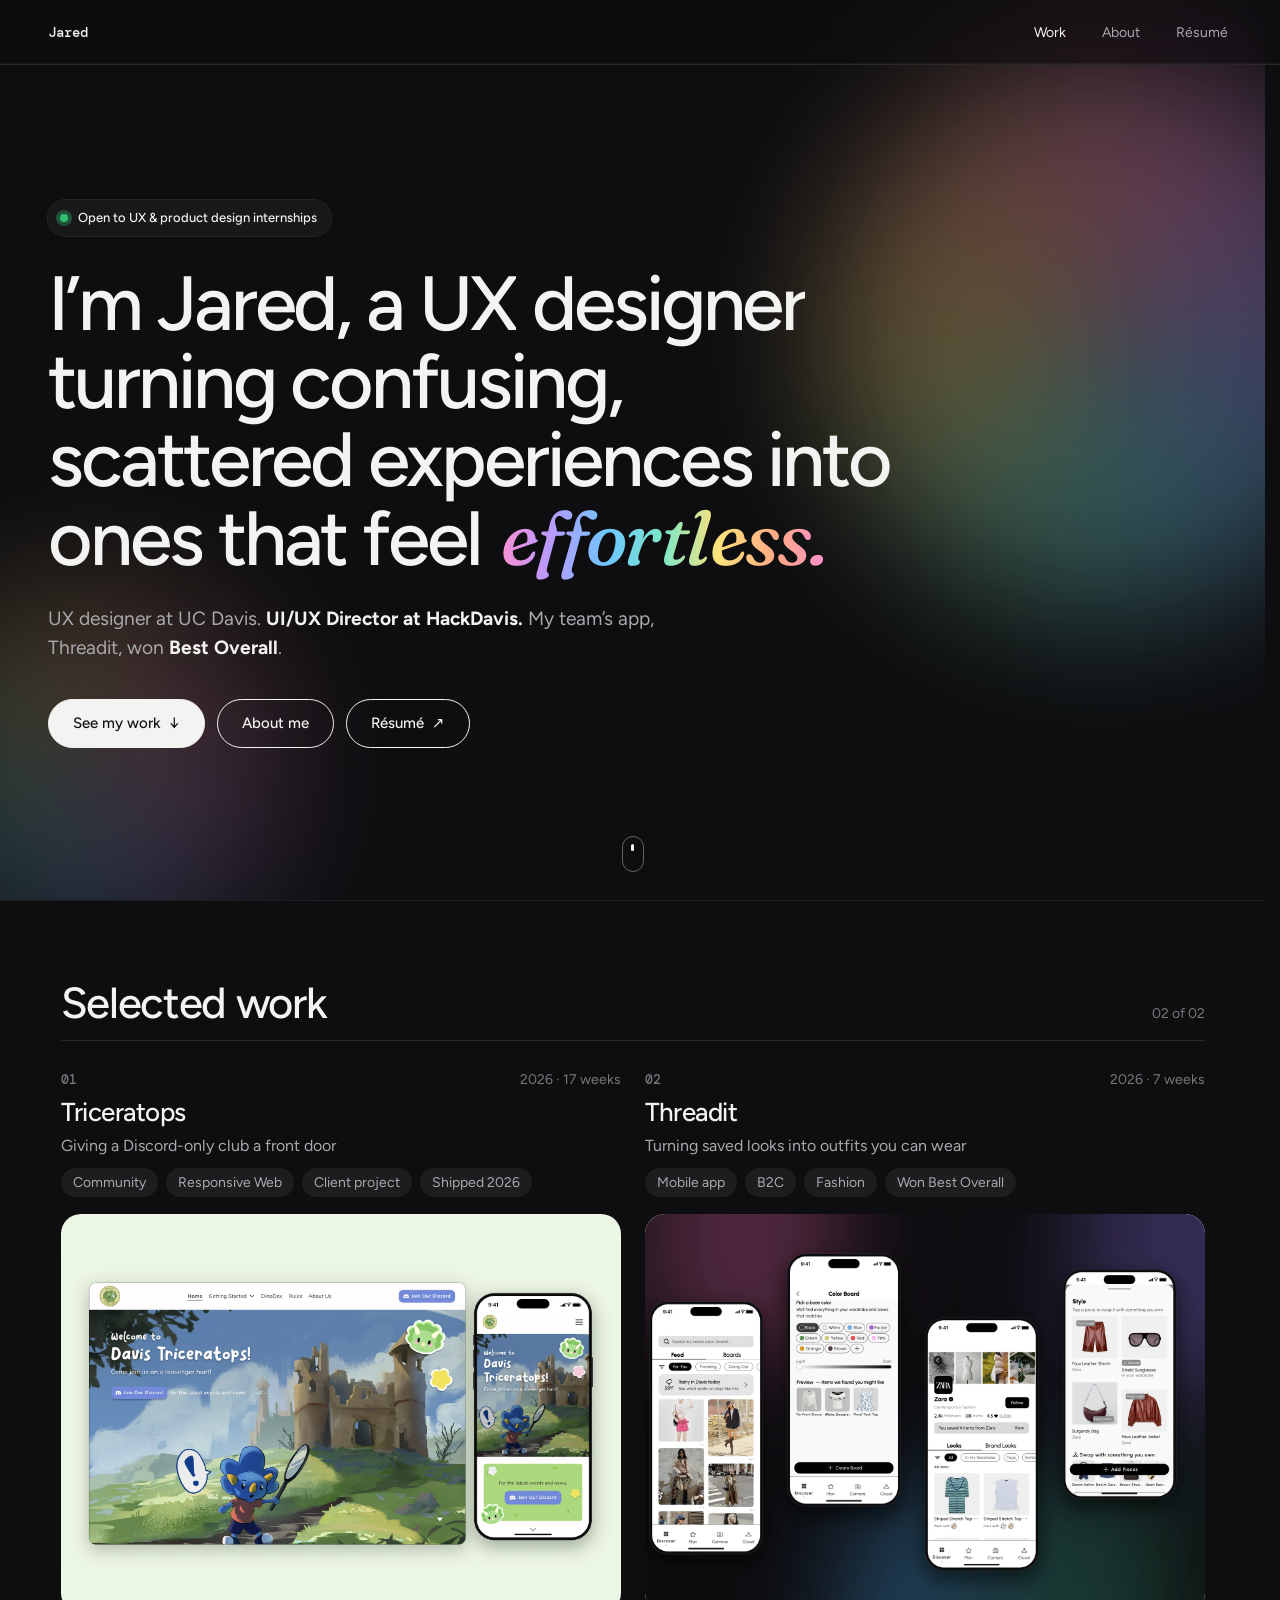
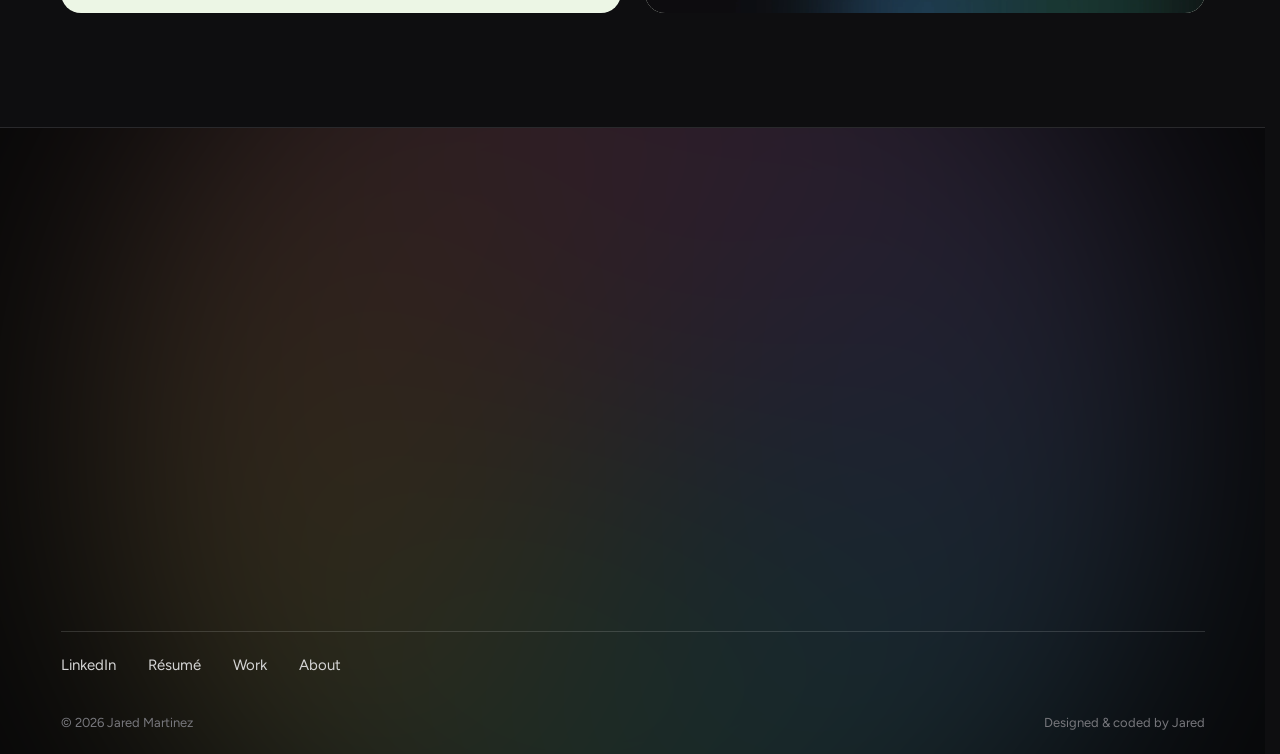
==== index.html @ 3cea720a "Add portfolio site: home, about, Triceratops and Threadit case studies Static HTML/CSS/JS site (no b" ====
<!doctype html>
<html lang="en">
<head>
  <meta charset="utf-8">
  <meta name="viewport" content="width=device-width,initial-scale=1">
  <title>Jared Martinez | UX Designer</title>
  <meta name="description" content="Jared Martinez is a UX designer who researches, designs, and builds. Recently led a team of six through a 17-week client project.">
  <meta name="theme-color" content="#0e0e10">
  <link rel="icon" href="data:image/svg+xml,%3Csvg xmlns='http://www.w3.org/2000/svg' viewBox='0 0 24 24'%3E%3Cpath d='M12 2.5l2.9 6.2 6.6.8-4.9 4.6 1.3 6.7L12 17.5l-5.9 3.3 1.3-6.7L2.5 9.5l6.6-.8z' fill='%23222222'/%3E%3C/svg%3E">
  <link rel="stylesheet" href="css/site.css">
  <link rel="stylesheet" href="css/home.css">
  <link rel="stylesheet" href="css/dark.css">
  <script>document.documentElement.setAttribute('data-theme','dark')</script>
  <noscript><style>.reveal{opacity:1;transform:none}.hero h1 .w>span{transform:none;animation:none}.hero-fade{animation:none}</style></noscript>
</head>
<body id="top">
  <nav class="navbar" aria-label="Main">
    <a class="nav-logo" href="index.html" aria-label="Jared, home">Jared</a>
    <div class="nav-right">
      <div class="nav-links" id="nav-menu">
        <a class="nav-link" href="index.html#projects" aria-current="page">Work</a>
        <a class="nav-link" href="about.html">About</a>
        <a class="nav-link" data-site="resume" data-root="" href="#" target="_blank" rel="noopener noreferrer">Résumé<span class="nav-link-arrow"><svg viewBox="0 0 24 24" aria-hidden="true"><path d="m6.5 17.5 11-11m0 9v-9h-9"/></svg></span></a>
      </div>
      <button class="nav-toggle" type="button" aria-expanded="false" aria-controls="nav-menu" aria-label="Open menu"><span class="nav-toggle-bars" aria-hidden="true"></span></button>
    </div>
  </nav>

  <main>
    <section class="hero" id="hero" aria-label="Introduction">
      <div class="orb o1" aria-hidden="true"></div><div class="orb o2" aria-hidden="true"></div>
      <div class="hero-inner">
        <span class="chip hero-fade"><i></i>Open to UX &amp; product design internships</span>
        <h1><span class="w"><span style="--i:0">I’m</span></span> <span class="w"><span style="--i:1">Jared,</span></span> <span class="w"><span style="--i:2">a</span></span> <span class="w"><span style="--i:3">UX</span></span> <span class="w"><span style="--i:4">designer</span></span> <span class="w"><span style="--i:5">turning</span></span> <span class="w"><span style="--i:6">confusing,</span></span> <span class="w"><span style="--i:7">scattered</span></span> <span class="w"><span style="--i:8">experiences</span></span> <span class="w"><span style="--i:9">into</span></span> <span class="w"><span style="--i:10">ones</span></span> <span class="w"><span style="--i:11">that</span></span> <span class="w"><span style="--i:12">feel</span></span> <span class="w"><span style="--i:13"><em class="foil-text">effortless.</em></span></span></h1>
        <p class="hero-sub hero-fade" style="--d:.25s">UX designer at UC Davis. <strong>UI/UX Director at HackDavis.</strong> My team’s app, Threadit, won <strong>Best Overall</strong>.</p>
        <div class="cta hero-fade" style="--d:.4s">
          <a class="btn solid" href="#projects">See my work <span aria-hidden="true">↓</span></a>
          <a class="btn" href="about.html">About me</a>
          <a class="btn" data-site="resume" data-root="" href="#" target="_blank" rel="noopener noreferrer">Résumé <span aria-hidden="true">↗</span></a>
        </div>
      </div>
      <span class="scroll-cue" aria-hidden="true"></span>
    </section>

    <section class="work" id="projects">
      <header class="work-head"><h2 class="reveal">Selected work</h2><span class="count">02 of 02</span></header>
      <div class="work-grid">
        <a class="work-card" href="work/triceratops.html" data-cursor="Read case study">
          <div class="work-top"><span class="no">01</span><span>2026 · 17 weeks</span></div>
          <h3 class="work-title">Triceratops</h3>
          <p class="work-blurb">Giving a Discord-only club a front door</p>
          <ul class="work-tags">
            <li class="work-tag">Community</li><li class="work-tag">Responsive Web</li><li class="work-tag">Client project</li><li class="work-tag">Shipped 2026</li>
          </ul>
          <div class="work-cover" data-preview>
            <div class="work-still" role="img" aria-label="The Triceratops website home page on desktop and phone, with a Join Our Discord button in the hero"></div>
            <div class="work-preview" aria-hidden="true">
              <div class="win">
                <div class="win-view"><img src="assets/img/tri-dd-final.webp" alt="" width="1200" height="5604" loading="lazy"></div>
              </div>
            </div>
          </div>
        </a>
        <a class="work-card" href="work/threadit.html" data-cursor="Read case study">
          <div class="work-top"><span class="no">02</span><span>2026 · 7 weeks</span></div>
          <h3 class="work-title">Threadit</h3>
          <p class="work-blurb">Turning saved looks into outfits you can wear</p>
          <ul class="work-tags">
            <li class="work-tag">Mobile app</li><li class="work-tag">B2C</li><li class="work-tag">Fashion</li><li class="work-tag">Won Best Overall</li>
          </ul>
          <div class="work-cover" data-preview>
            <div class="work-still th" role="img" aria-label="Four Threadit app screens on phones: the for-you feed, a color board, a Zara brand page, and the Style Match sheet"></div>
            <div class="work-preview th-prev" aria-hidden="true">
              <div class="win phone-win"><i class="hw hw-a"></i><i class="hw hw-b"></i><i class="hw hw-c"></i><i class="hw hw-p"></i>
                <div class="win-view"><span class="sb" aria-hidden="true"><b>9:41</b><svg viewBox="0 0 40 12"><rect x="0" y="7" width="2.4" height="4" rx=".6"/><rect x="4" y="5" width="2.4" height="6" rx=".6"/><rect x="8" y="3" width="2.4" height="8" rx=".6"/><rect x="12" y="1" width="2.4" height="10" rx=".6"/><path d="M20 4.2a6 6 0 0 1 8 0M21.8 6.2a3.6 3.6 0 0 1 4.4 0" fill="none" stroke="#0c0c0e" stroke-width="1.3" stroke-linecap="round"/><circle cx="24" cy="8.6" r="1.1"/><rect x="29.5" y="1.5" width="9" height="9" rx="2.6" fill="none" stroke="#0c0c0e" stroke-width="1"/><rect x="31" y="3" width="6" height="6" rx="1.4"/></svg></span><video class="pv" muted loop playsinline preload="auto" poster="assets/img/th-preview-poster.webp" tabindex="-1"><source src="assets/video/th-preview.webm" type="video/webm"><source src="assets/video/th-preview.mp4" type="video/mp4"></video></div>
              </div>
            </div>
          </div>
        </a>
      </div>
    </section>
  </main>

  <footer class="footer" id="footer">
    <div class="footer-inner">
      <p class="footer-eyebrow reveal">Open to UX design internships</p>
      <h2 class="footer-big reveal">Let’s make something <em>easy to use</em> together.</h2>
      <a class="footer-cta reveal" data-site="email" href="#" data-cursor="Say hello">Say hello <svg viewBox="0 0 24 24" aria-hidden="true"><path d="m6.5 17.5 11-11m0 9v-9h-9"/></svg></a>
      <nav class="footer-links" aria-label="Footer">
        <a class="footer-link" data-site="linkedin" href="#" target="_blank" rel="noopener noreferrer">LinkedIn</a>
        <a class="footer-link" data-site="resume" data-root="" href="#" target="_blank" rel="noopener noreferrer">Résumé</a>
        <a class="footer-link" href="index.html#projects">Work</a>
        <a class="footer-link" href="about.html">About</a>
      </nav>
      <div class="footer-base">
        <div class="footer-name">© 2026 Jared Martinez</div>
        <div class="footer-push">Designed &amp; coded by Jared</div>
      </div>
    </div>
  </footer>

  <script src="js/site.js"></script>
  <script src="js/nav.js"></script>
  <script src="js/cursor.js"></script>
    <script src="js/home.js"></script>
  <script src="js/main.js"></script>
</body>
</html>
---- css/site.css ----
/* ==========================================================================
   Shared by every page: tokens, navbar, cursor, and the footer.
   White pages, a four-grey ink scale, Figtree for text and DM Mono for the
   small labels, an 8px radius. Colour is kept for one signature: an animated iridescent foil.
   ========================================================================== */

@font-face{font-family:"Figtree";src:url(../assets/fonts/figtree-latin-400-normal.woff2) format("woff2");font-weight:400;font-style:normal;font-display:swap}
@font-face{font-family:"Figtree";src:url(../assets/fonts/figtree-latin-700-normal.woff2) format("woff2");font-weight:700;font-style:normal;font-display:swap}
@font-face{font-family:"Figtree";src:url(../assets/fonts/figtree-latin-500-normal.woff2) format("woff2");font-weight:500;font-style:normal;font-display:swap}
@font-face{font-family:"Figtree";src:url(../assets/fonts/figtree-latin-400-italic.woff2) format("woff2");font-weight:400;font-style:italic;font-display:swap}
@font-face{font-family:"Figtree";src:url(../assets/fonts/figtree-latin-500-italic.woff2) format("woff2");font-weight:500;font-style:italic;font-display:swap}
@font-face{font-family:"DM Mono";src:url(../assets/fonts/dm-mono-latin-400-normal.woff2) format("woff2");font-weight:400;font-style:normal;font-display:swap}
@font-face{font-family:"DM Mono";src:url(../assets/fonts/dm-mono-latin-500-normal.woff2) format("woff2");font-weight:500;font-style:normal;font-display:swap}
@font-face{font-family:"Fraunces";src:url(../assets/fonts/fraunces-latin-400-italic.woff2) format("woff2");font-weight:400;font-style:italic;font-display:swap}
@font-face{font-family:"Fraunces";src:url(../assets/fonts/fraunces-latin-500-italic.woff2) format("woff2");font-weight:500;font-style:italic;font-display:swap}
@font-face{font-family:"Gaegu";src:url(../assets/fonts/gaegu-latin-400-normal.woff2) format("woff2");font-weight:400;font-style:normal;font-display:swap}
@font-face{font-family:"Gaegu";src:url(../assets/fonts/gaegu-latin-700-normal.woff2) format("woff2");font-weight:700;font-style:normal;font-display:swap}

:root{
  --ink:#222222;
  --ink-soft:#727272;
  --ink-faint:#a1a1a1;
  --rule:#e8e8e8;
  --tag:#f3f3f3;
  --black:#141414;
  --surface:#f3f3f1;           /* the hero scene */
  --sans:"Figtree",system-ui,-apple-system,"Segoe UI",sans-serif;
  --mono:"DM Mono",ui-monospace,Menlo,monospace;
  --italic:"Fraunces",Georgia,serif;   /* only for the names printed on the boxes */
  --hand:"Gaegu","Comic Sans MS",cursive; /* only for packaging notes: "series 01", "pull" */
  --r:8px;
  --r-sm:4px;
  --r-pill:999px;
  --ease:cubic-bezier(.23,1,.32,1);
  --spring:cubic-bezier(.3,1.5,.5,1);
}

*,*::before,*::after{box-sizing:border-box;margin:0;padding:0}
html{scrollbar-gutter:stable;scroll-behavior:smooth;background:#fff;-webkit-text-size-adjust:100%}
@supports not (scrollbar-gutter:stable){html{overflow-y:scroll}}
@media (prefers-reduced-motion:reduce){html{scroll-behavior:auto}}
body{background:#fff;color:#141414;font-family:var(--sans);font-size:16px;line-height:1.5;-webkit-font-smoothing:antialiased;text-rendering:optimizeLegibility;overflow-x:clip;display:flow-root}
img,video,svg{max-width:100%}
img{display:block}
a{color:inherit}
button{font:inherit;color:inherit}
::selection{background:#141414;color:#fff}
.footer ::selection{background:#fff;color:#141414}
:focus-visible{outline:2px solid var(--ink);outline-offset:4px;border-radius:var(--r-sm)}
.footer :focus-visible{outline-color:#fff}
.visually-hidden{position:absolute;width:1px;height:1px;margin:-1px;padding:0;overflow:hidden;clip:rect(0 0 0 0);white-space:nowrap;border:0}
.todo{background:linear-gradient(transparent 58%,rgba(255,214,10,.5) 58%)}
.hand{font-family:var(--hand);font-weight:400}

/* ─── NAVBAR: fixed, frosted ───────────────────── */
.navbar{position:fixed;top:0;left:0;z-index:100;width:100%;height:64px;display:flex;align-items:center;justify-content:space-between;padding:0 48px}
.navbar::before{content:"";position:absolute;inset:0;z-index:0;background:#fff;box-shadow:0 1px 0 var(--rule)}
@supports ((backdrop-filter:blur(1px)) or (-webkit-backdrop-filter:blur(1px))){
  .navbar::before{background:rgba(255,255,255,.62);backdrop-filter:blur(16px) saturate(160%);-webkit-backdrop-filter:blur(16px) saturate(160%);box-shadow:inset 0 -1px 0 rgba(255,255,255,.9),inset 0 -10px 12px -10px rgba(255,255,255,.7),0 1px 0 var(--rule)}
}
@media (prefers-reduced-transparency:reduce){.navbar::before{background:#fff;backdrop-filter:none;-webkit-backdrop-filter:none;box-shadow:0 1px 0 var(--rule)}}
.nav-logo,.nav-right{position:relative;z-index:1}
.nav-logo{text-decoration:none;font-family:var(--mono);font-size:14px;font-weight:500;color:var(--ink);white-space:nowrap;flex-shrink:0;transform-origin:left center;transition:transform .18s var(--ease);display:inline-flex;align-items:center;min-height:44px;padding-right:8px}
.nav-logo:hover{transform:scale(1.18)}
.nav-right{display:flex;align-items:center;flex-shrink:0;white-space:nowrap}
.nav-links{display:flex;align-items:center;gap:36px}
.nav-link{font-size:14px;color:var(--ink-soft);text-decoration:none;transition:color .15s ease;display:inline-flex;align-items:center;gap:4px;padding:12px 6px;margin:-12px -6px}
.nav-link:hover,.nav-link[aria-current="page"]{color:var(--ink)}
.nav-link-arrow{display:inline-flex;align-items:center;justify-content:center;width:0;opacity:0;overflow:hidden;transform:translate(-2px,2px);transition:opacity .2s ease,transform .2s var(--ease),width .2s ease}
.nav-link-arrow svg{width:11px;height:11px;fill:none;stroke:currentColor;stroke-width:2;stroke-linecap:round;stroke-linejoin:round}
.nav-link:hover .nav-link-arrow{opacity:1;width:11px;transform:none}
.nav-toggle{display:none}
@media (max-width:720px){
  .navbar{padding:0 26px}
  .nav-toggle{position:relative;z-index:1;display:inline-flex;align-items:center;justify-content:center;width:44px;height:44px;margin-right:-13px;border:0;background:none;color:var(--ink);cursor:pointer;-webkit-tap-highlight-color:transparent}
  .nav-toggle-bars{position:relative;width:18px;height:8px}
  .nav-toggle-bars::before,.nav-toggle-bars::after{content:"";position:absolute;left:0;width:18px;height:1.5px;border-radius:1px;background:currentColor;transition:transform .2s var(--ease)}
  .nav-toggle-bars::before{top:0}.nav-toggle-bars::after{bottom:0}
  .navbar.is-open .nav-toggle-bars::before{transform:translateY(3.25px) rotate(45deg);transition-duration:.35s}
  .navbar.is-open .nav-toggle-bars::after{transform:translateY(-3.25px) rotate(-45deg);transition-duration:.35s}
  .navbar .nav-links{position:fixed;top:64px;left:0;right:0;flex-direction:column;align-items:flex-start;gap:0;padding:16px 26px 24px;background:#fff;box-shadow:0 1px 0 var(--rule);opacity:0;visibility:hidden;transform:translateY(-8px);transition:opacity .2s ease,transform .2s var(--ease),visibility 0s linear .2s}
  .navbar.is-open .nav-links{opacity:1;visibility:visible;transform:none;transition:opacity .35s ease,transform .35s var(--ease),visibility 0s}
  .navbar .nav-link{font-size:24px;font-weight:500;line-height:1.25;letter-spacing:-.01em;padding:8px 0;margin:0}
  .nav-link-arrow{width:16px;opacity:1;transform:none}
  .nav-link-arrow svg{width:16px;height:16px}
}
@supports ((backdrop-filter:blur(1px)) or (-webkit-backdrop-filter:blur(1px))){
  @media (max-width:720px){.navbar .nav-links{background:rgba(255,255,255,.7);backdrop-filter:blur(16px) saturate(160%);-webkit-backdrop-filter:blur(16px) saturate(160%)}}
}

/* ─── CURSOR: a dot that inverts what is under it ─
   A 16px white dot blended with `difference`, so it reads black on white and
   white on black. Over cards a pill follows it with a label. */
.custom-cursor__pill{position:fixed;top:0;left:0;z-index:2147483647;white-space:nowrap;pointer-events:none;background:#141414;color:#fff;font-size:13px;font-weight:500;letter-spacing:-.01em;line-height:1.3;padding:7px 14px;border-radius:9999px;box-shadow:0 6px 18px rgba(20,20,20,.18);opacity:0;transform:scale(.6);transform-origin:0 0;transition:opacity .15s,transform .28s cubic-bezier(.3,1.4,.5,1)}
.custom-cursor__pill.is-visible{opacity:1;transform:none}

/* ─── FOOTER: one big invitation ───────────────────────────── */
.footer{position:relative;margin-top:clamp(72px,9vw,120px);background:var(--black);color:#fff;overflow:hidden}
.footer::before{content:"";position:absolute;left:50%;top:-40%;width:90vw;height:90vw;max-width:1100px;max-height:1100px;translate:-50% 0;border-radius:50%;background:conic-gradient(from 0deg,#ff8fcf,#b79bff,#6ec6ff,#7be8c8,#ffe27a,#ffab85,#ff8fcf);filter:blur(120px);opacity:.16;animation:spin 40s linear infinite;pointer-events:none}
@keyframes spin{to{rotate:360deg}}
.footer-inner{position:relative;z-index:1;max-width:1240px;margin:0 auto;padding:clamp(64px,9vw,112px) 48px 22px}
.footer-eyebrow{font-size:14px;color:var(--ink-faint);margin-bottom:18px}
.footer-big{font-size:clamp(40px,7.2vw,104px);font-weight:500;letter-spacing:-.035em;line-height:1;color:#fff;max-width:11em}
.footer-big em{font:italic 500 1em/1 var(--italic);letter-spacing:-.02em}
.footer-cta{display:inline-flex;align-items:center;gap:12px;margin-top:40px;font-size:18px;font-weight:500;color:#141414;background:#fff;border-radius:99px;padding:18px 28px;text-decoration:none;transition:transform .35s var(--spring),background .3s,color .3s}
.footer-cta svg{width:18px;height:18px;fill:none;stroke:currentColor;stroke-width:2;stroke-linecap:round;stroke-linejoin:round;transition:transform .35s var(--ease)}
.footer-cta:hover{transform:translateY(-3px)}
.footer-cta:hover svg{transform:translate(3px,-3px)}
.footer-links{display:flex;flex-wrap:wrap;gap:12px 32px;margin-top:64px;padding-top:22px;border-top:1px solid rgba(255,255,255,.14)}
.footer-link{position:relative;color:#d4d4d4;font-size:15px;text-decoration:none;transition:color .2s ease}
.footer-link::after{content:"";position:absolute;left:0;right:0;bottom:-3px;height:1px;background:#fff;transform:scaleX(0);transform-origin:left;transition:transform .35s var(--ease)}
.footer-link:hover{color:#fff}.footer-link:hover::after{transform:scaleX(1)}
.footer-base{position:relative;display:flex;flex-wrap:wrap;justify-content:space-between;align-items:center;gap:8px 24px;padding-top:36px}
.footer-name,.footer-push{color:var(--ink-faint);font-size:13px}
@media (max-width:860px){.footer-inner{padding:64px 26px 20px}}
[hidden]{display:none!important}

/* highlighter sweep on a key phrase */
.hl{font-weight:700;background:var(--foil-dark);background-size:200% 100%;-webkit-background-clip:text;background-clip:text;color:transparent;-webkit-text-fill-color:transparent;animation:foilT 9s linear infinite;letter-spacing:-.01em;padding-bottom:.06em}

/* scroll reveal */
.reveal{opacity:0;transform:translateY(18px);transition:opacity .7s ease,transform .7s var(--ease);transition-delay:var(--d,0s)}
.reveal.in{opacity:1;transform:none}
@media (prefers-reduced-motion:reduce){.reveal{opacity:1;transform:none;transition:none}}

/* ─── ACCENT: iridescent foil ──────────────────────────────────
   The one signature colour: a pastel rainbow that slides slowly across an
   element. The gradient repeats twice inside a 200%-wide strip so sliding it
   by 100% loops without a jump. Used sparingly: the italic word in the hero,
   section labels, bullets, rings, underlines, and button hovers. */
:root{
  --foil-light:linear-gradient(90deg,#ff8fcf,#b79bff,#6ec6ff,#7be8c8,#ffe27a,#ffab85,#ff8fcf,#b79bff,#6ec6ff,#7be8c8,#ffe27a,#ffab85,#ff8fcf);
  --foil-dark:linear-gradient(90deg,#c2338a,#6b3fd0,#1f7fc4,#138c70,#b87d0c,#d4552b,#c2338a,#6b3fd0,#1f7fc4,#138c70,#b87d0c,#d4552b,#c2338a);
  --foil-v:linear-gradient(180deg,#ff8fcf,#b79bff,#6ec6ff,#7be8c8,#ffe27a,#ffab85,#ff8fcf,#b79bff,#6ec6ff,#7be8c8,#ffe27a,#ffab85,#ff8fcf);
  --acc-bead:radial-gradient(circle at 32% 26%,#fff 0,rgba(255,255,255,.7) 12%,rgba(255,255,255,0) 46%),var(--foil-light);
  --acc-tile:linear-gradient(155deg,rgba(255,255,255,.85) 0,rgba(255,255,255,.1) 46%,rgba(20,20,20,.1) 100%),var(--foil-light);
  --acc-bar:linear-gradient(180deg,rgba(255,255,255,.7) 0,rgba(255,255,255,0) 40%),var(--foil-v);
  --acc-hbar:linear-gradient(180deg,rgba(255,255,255,.7) 0,rgba(255,255,255,0) 50%),var(--foil-light);
}
@keyframes foil{from{background-position:0 0,0% 0}to{background-position:0 0,100% 0}}
@keyframes foilY{from{background-position:0 0,0 0%}to{background-position:0 0,0 100%}}
@keyframes foilT{from{background-position:0% 0}to{background-position:100% 0}}
.foil-text,.kicker,.meta-label,.eyebrow{background:var(--foil-dark);background-size:200% 100%;-webkit-background-clip:text;background-clip:text;color:transparent;-webkit-text-fill-color:transparent;animation:foilT 9s linear infinite}
.kicker{display:block;width:max-content}
.foil-text{display:inline-block;padding:0 .06em .14em;margin-bottom:-.14em;filter:drop-shadow(0 1px 0 rgba(255,255,255,.9))}
.contrib li::before{content:"";width:9px;height:9px;top:.62em;left:2px;border-radius:50%;background:var(--acc-bead);background-size:100% 100%,200% 100%;animation:foil 9s linear infinite;box-shadow:0 1px 2px rgba(20,20,20,.4),inset -1px -1px 1.5px rgba(20,20,20,.25)}
.quote{border-left:0;position:relative}
.quote::before{content:"";position:absolute;left:0;top:0;bottom:0;width:3px;border-radius:3px;background:var(--acc-bar);background-size:100% 100%,100% 200%;animation:foilY 9s linear infinite}
.rail-link.active .pip{background:var(--acc-bead);background-size:100% 100%,200% 100%;animation:foil 9s linear infinite;border-color:#5d626a;box-shadow:0 1px 3px rgba(20,20,20,.35)}
.rail-link.got .pip{background:var(--acc-bead);background-size:100% 100%,200% 100%;animation:foil 9s linear infinite;border-color:#aeb2b9;opacity:.7}
::selection{background:#141414;color:#fff}
@media (prefers-reduced-motion:reduce){*,*::before,*::after{animation-duration:.001s!important;animation-iteration-count:1!important;transition-duration:.001s!important}}

/* floating colour behind heroes */
.orb{position:absolute;border-radius:50%;filter:blur(70px);opacity:.55;pointer-events:none;will-change:transform}
.orb.o1{width:560px;height:560px;right:-120px;top:6%;background:conic-gradient(from 20deg,#ff8fcf,#b79bff,#6ec6ff,#7be8c8,#ffe27a,#ffab85,#ff8fcf);animation:drift1 22s ease-in-out infinite alternate}
.orb.o2{width:380px;height:380px;left:-100px;bottom:-60px;background:conic-gradient(from 200deg,#6ec6ff,#7be8c8,#ffe27a,#ffab85,#ff8fcf,#b79bff,#6ec6ff);opacity:.35;animation:drift2 26s ease-in-out infinite alternate}
@keyframes drift1{from{transform:translate(0,0) rotate(0)}to{transform:translate(-60px,50px) rotate(90deg)}}
@keyframes drift2{from{transform:translate(0,0) rotate(0)}to{transform:translate(70px,-40px) rotate(-70deg)}}
---- css/home.css ----
/* ─── HOME: hero, proof, marquee, work ───────────────────────── */
.hero{position:relative;min-height:calc(100svh - 0px);display:flex;align-items:center;overflow:hidden;padding:120px 48px 72px}
.hero-inner{position:relative;z-index:1;width:100%;max-width:1240px;margin:0 auto}
.chip{display:inline-flex;align-items:center;gap:10px;font-size:13px;font-weight:500;color:var(--ink);background:rgba(255,255,255,.7);backdrop-filter:blur(8px);padding:8px 14px 8px 12px;border-radius:99px;box-shadow:0 0 0 1px rgba(20,20,20,.08)}
.chip i{position:relative;width:8px;height:8px;border-radius:50%;background:#2fbf71}
.chip i::after{content:"";position:absolute;inset:-4px;border-radius:50%;background:#2fbf71;opacity:.35;animation:ping 2.2s ease-out infinite}
@keyframes ping{from{transform:scale(.6);opacity:.5}to{transform:scale(1.8);opacity:0}}
.hero h1{margin-top:28px;font-size:clamp(38px,6vw,84px);font-weight:500;letter-spacing:-.04em;line-height:1.02;max-width:13em;color:#141414;text-wrap:balance}
.hero h1 .w{display:inline-block;overflow:hidden;vertical-align:bottom;padding-bottom:.12em;margin-bottom:-.12em}
.hero h1 .w>span{display:inline-block;transform:translateY(110%);animation:rise .9s var(--ease) forwards;animation-delay:calc(var(--i)*55ms + .15s)}
@keyframes rise{to{transform:none}}
.hero h1 em{font:italic 500 1em/1 var(--italic);letter-spacing:-.02em;padding-right:.04em}
.hero-sub{margin-top:28px;max-width:34em;font-size:clamp(17px,1.5vw,21px);line-height:1.5;color:var(--ink-soft)}
.cta{display:flex;gap:12px;flex-wrap:wrap;margin-top:36px}
.btn{position:relative;display:inline-flex;align-items:center;gap:8px;font:500 15px/1 var(--sans);text-decoration:none;padding:16px 24px;border:1px solid var(--ink);border-radius:var(--r-pill);background:transparent;color:var(--ink);overflow:hidden;transition:color .3s ease,transform .35s var(--spring),border-color .3s}
.btn::before{content:"";position:absolute;inset:0;z-index:-1;background:var(--black);transform:translateY(101%);transition:transform .4s var(--ease)}
.btn{isolation:isolate}
.btn:hover{color:#fff;transform:translateY(-2px)}.btn:hover::before{transform:none}
.btn.solid{background:var(--black);color:#fff}
.btn.solid::before{background:var(--foil-light);background-size:200% 100%;animation:foilT 6s linear infinite}
.btn.solid:hover{color:#141414}
.hero-fade{animation:fadeUp 1s var(--ease) both;animation-delay:calc(var(--d,0s) + .55s)}
@keyframes fadeUp{from{opacity:0;transform:translateY(16px)}to{opacity:1;transform:none}}
.scroll-cue{position:absolute;left:50%;bottom:28px;translate:-50% 0;width:22px;height:36px;border:1.5px solid rgba(20,20,20,.35);border-radius:99px;z-index:1}
.scroll-cue::after{content:"";position:absolute;left:50%;top:7px;width:3px;height:7px;margin-left:-1.5px;border-radius:3px;background:var(--ink);animation:cue 1.8s ease-in-out infinite}
@keyframes cue{0%{transform:translateY(0);opacity:1}70%{transform:translateY(12px);opacity:0}100%{opacity:0}}

.proof{max-width:1240px;margin:0 auto;padding:0 48px}
.proof-grid{display:grid;grid-template-columns:repeat(4,minmax(0,1fr));border-top:1px solid var(--rule);border-bottom:1px solid var(--rule)}
.proof-item{padding:36px 24px 36px 0}
.proof-item+.proof-item{padding-left:28px;border-left:1px solid var(--rule)}
.proof-num{font-size:clamp(36px,4.6vw,64px);font-weight:500;letter-spacing:-.04em;line-height:1;font-variant-numeric:tabular-nums}
.proof-lab{margin-top:12px;font-size:14px;line-height:1.45;color:var(--ink-soft);max-width:16em}

.marquee{margin-top:56px;overflow:hidden;-webkit-mask-image:linear-gradient(90deg,transparent,#000 8%,#000 92%,transparent);mask-image:linear-gradient(90deg,transparent,#000 8%,#000 92%,transparent)}
.marquee-track{display:flex;width:max-content;gap:12px;animation:marquee 38s linear infinite}
.marquee:hover .marquee-track{animation-play-state:paused}
.marquee-track span{font-size:15px;color:var(--ink);background:var(--tag);border-radius:99px;padding:10px 18px;white-space:nowrap;transition:background .3s,transform .3s var(--spring)}
.marquee-track span:hover{background:#fff;box-shadow:0 0 0 1px var(--rule);transform:translateY(-2px)}
@keyframes marquee{to{transform:translateX(-50%)}}

/* ─── WORK ─────────────────────────────────────── */
.work{max-width:1240px;margin:0 auto;padding:24px 48px 0;scroll-margin-top:88px}
.work-head{display:flex;align-items:baseline;justify-content:space-between;gap:16px;margin:48px 0 24px;padding-bottom:12px;border-bottom:1px solid var(--rule)}
.work-head h2{font-size:24px;font-weight:500;letter-spacing:-.018em;line-height:1.25}
.work-head .hand{font-size:18px;color:var(--ink-faint);white-space:nowrap}
.work-grid{display:grid;grid-template-columns:repeat(2,minmax(0,1fr));column-gap:24px}
.work-card{display:flex;flex-direction:column;color:inherit;text-decoration:none;position:relative}
.work-card:focus-visible{outline:2px solid var(--ink);outline-offset:6px;border-radius:var(--r)}
.work-top{display:flex;justify-content:space-between;align-items:baseline;margin-bottom:6px;font-size:14px;color:var(--ink-faint)}
.work-top .hand{font-size:18px;color:var(--ink-soft)}
.work-title{font-size:24px;font-weight:500;line-height:1.25;letter-spacing:-.01em;color:var(--ink);text-wrap:balance}
.work-blurb{margin-top:6px;font-size:16px;line-height:1.5;color:var(--ink-soft)}
.work-tags{display:flex;flex-wrap:wrap;gap:8px;margin:10px 0 0;list-style:none}
.work-tag{font-size:14px;line-height:1.5;color:var(--ink-soft);background:var(--tag);padding:4px 12px;border-radius:var(--r-pill);white-space:nowrap}
.work-cover{position:relative;margin-top:17px;aspect-ratio:1440 / 1024;overflow:hidden;border-radius:var(--r);background:#ecf6e5}
.work-still{position:absolute;inset:0;background:url(../assets/img/tri-hero.webp) center/contain no-repeat;transition:transform .9s var(--ease)}
.work-card:hover .work-still{transform:scale(1.025)}

/* hover preview: the page scrolls inside a little browser window, revealed like a lid sliding off */
.work-preview{position:absolute;inset:0;z-index:2;display:grid;place-items:center;background:#dcecc9;clip-path:inset(0 0 100% 0);transition:clip-path .6s cubic-bezier(.7,0,.2,1);pointer-events:none}
.is-playing .work-preview{clip-path:inset(0)}
.win{position:relative;width:min(56%,420px);height:86%;display:flex;flex-direction:column;background:#fff;border-radius:var(--r);overflow:hidden;box-shadow:0 18px 40px rgba(20,20,20,.18),0 0 0 1px rgba(20,20,20,.08)}
.win-bar{flex:none;display:flex;align-items:center;gap:6px;padding:9px 12px;border-bottom:1px solid var(--rule);background:#fafafa}
.win-bar i{width:9px;height:9px;border-radius:50%;background:#ddd;display:block}
.win-bar span{margin-left:8px;flex:1;font-size:11px;line-height:1;color:var(--ink-soft);background:#fff;border:1px solid var(--rule);border-radius:99px;padding:5px 10px;white-space:nowrap;overflow:hidden;text-overflow:ellipsis}
.win-view{position:relative;flex:1;min-height:0;container-type:size;overflow:hidden;background:#fff}
.win-view img{width:100%;height:auto;animation:previewScroll 16s ease-in-out infinite alternate paused;will-change:transform}
.is-playing .win-view img{animation-play-state:running}
@keyframes previewScroll{from{transform:translateY(0)}to{transform:translateY(calc(-100% + 100cqh))}}
.work-preview .stick{position:absolute;right:7%;bottom:8%;font:700 19px/1 var(--hand);color:#141414;background:#fff;padding:5px 12px 7px;border-radius:99px;transform:rotate(4deg);box-shadow:0 4px 12px rgba(20,20,20,.16)}

.work-card.is-sealed .work-cover{background:var(--tag);box-shadow:inset 0 0 0 1px var(--rule)}
.work-sealed{position:absolute;inset:0;display:flex;flex-direction:column;align-items:center;justify-content:center;gap:12px}
.work-sealed svg{width:72px;height:auto;fill:none;stroke:var(--ink-faint);stroke-width:1.6;stroke-linejoin:round;stroke-linecap:round;transform-origin:50% 100%}
.work-sealed span{font:400 19px/1 var(--hand);color:var(--ink-faint)}
.work-card.is-sealed:hover .work-sealed svg{animation:wiggle .6s ease-in-out}
@keyframes wiggle{0%,100%{transform:rotate(0)}20%{transform:rotate(-6deg)}45%{transform:rotate(5deg)}70%{transform:rotate(-3deg)}}


.work-head{display:flex;align-items:baseline;justify-content:space-between;gap:16px;margin:56px 0 28px}
.work-head h2{font-size:clamp(28px,3.4vw,44px);font-weight:500;letter-spacing:-.03em;line-height:1.1}
.work-head .count{font-size:14px;color:var(--ink-faint)}
@media (max-width:900px){
  .hero{padding:104px 26px 64px;min-height:auto}
  .orb.o1{width:380px;height:380px;right:-160px}
  .scroll-cue{display:none}
  .proof{padding:0 26px}
  .proof-grid{grid-template-columns:repeat(2,minmax(0,1fr))}
  .proof-item{padding:28px 16px 28px 0}
  .proof-item:nth-child(3){padding-left:0;border-left:0;border-top:1px solid var(--rule)}
  .proof-item:nth-child(4){border-top:1px solid var(--rule)}
  .work{padding:24px 24px 0}
  .work-grid{grid-template-columns:minmax(0,1fr);row-gap:48px}
}
@media (prefers-reduced-motion:reduce){.hero h1 .w>span{transform:none;animation:none}.hero-fade{animation:none}.orb,.marquee-track{animation:none}}

/* small refinements for the work cards */
.work-top .no{font:500 13px/1 var(--mono);color:var(--ink-faint);letter-spacing:.06em}
.work-card{transition:transform .5s var(--ease)}
.work-card:not(.is-sealed):hover{transform:translateY(-4px)}
.work-cover{border-radius:20px;box-shadow:inset 0 0 0 1px rgba(20,20,20,.06)}
.work-title{font-size:26px;letter-spacing:-.02em}
.work-sealed span{font:500 14px/1 var(--sans);letter-spacing:.04em;color:var(--ink-faint)}
.work-card.is-sealed .work-cover{background:linear-gradient(110deg,#f3f3f1 30%,#fafaf8 50%,#f3f3f1 70%);background-size:200% 100%;animation:shimmer 3.5s linear infinite}
@keyframes shimmer{to{background-position:-200% 0}}

/* Threadit card */
.work-still.th{background-image:url(../assets/img/th-hero.webp);background-size:cover;background-position:center}
.win.phone-win{width:min(31%,230px);border-radius:30px;background:#f6f6f4}
.win.phone-win .win-view{background:#f6f6f4}

/* Threadit hover preview: same blurred gradient as its cover */
.work-preview.th-prev{background-color:#0d0d10;background-image:radial-gradient(60% 60% at 12% 8%,rgba(255,111,184,.32),transparent 70%),radial-gradient(55% 55% at 92% 12%,rgba(155,123,255,.32),transparent 70%),radial-gradient(70% 55% at 50% 100%,rgba(77,179,255,.32),transparent 70%),radial-gradient(40% 40% at 85% 85%,rgba(70,217,174,.24),transparent 70%)}

/* iPhone hardware around the Threadit hover preview (iPhone 16 Pro proportions) */
.win.phone-win{overflow:visible;height:94%;width:auto;aspect-ratio:420 / 932;max-width:none;padding:2.2px;background:#0b0b0d;border-radius:14% / 6.3%;box-shadow:0 0 0 1px #6a6a72,0 0 0 2.4px #2a2a2f,0 22px 44px rgba(0,0,0,.5)}
.win.phone-win .win-view{position:relative;border-radius:12.6% / 5.7%;background:#fff;overflow:hidden}
.win.phone-win .win-view video.pv{display:block;width:100%;height:100%;object-fit:cover;background:#fff}
.win.phone-win::after{content:"";position:absolute;z-index:4;left:50%;bottom:1.1%;width:34%;height:3px;margin-left:-17%;background:#0b0b0d;border-radius:99px;mix-blend-mode:normal}
.win.phone-win .sb{position:absolute;z-index:3;top:1.6%;left:0;right:0;height:3.7%;display:flex;align-items:center;justify-content:space-between;padding:0 8% 0 11%;color:#fff;mix-blend-mode:difference;font:600 8px/1 var(--sans);pointer-events:none}
.win.phone-win .sb svg{height:7px;width:auto;fill:#fff}
.win.phone-win .sb svg [stroke]{stroke:#fff}
.hw{position:absolute;width:2px;background:#4a4a52;border-radius:1px}
.hw-a{left:-3.6px;top:12%;height:3.2%}
.hw-b{left:-3.6px;top:18%;height:6.2%}
.hw-c{left:-3.6px;top:26%;height:6.2%}
.hw-p{right:-3.6px;top:23%;height:10%}
.win.phone-win .win-view::before{content:"";position:absolute;z-index:4;top:1.5%;left:50%;width:27%;height:2.6%;transform:translateX(-50%);background:#000;border-radius:99px}

.hero-sub strong,.hero-seek strong{color:var(--ink);font-weight:600}
.hero-seek{margin-top:14px;max-width:34em;font-size:clamp(16px,1.35vw,19px);line-height:1.5;color:var(--ink-soft)}
---- css/dark.css ----
/* DARK THEME (the site is dark-only). Every page sets <html data-theme="dark"> in an inline
   script in <head>; remove that line to see the light version again. Tokens flip first; the rules below fix surfaces that were
   hard-coded white. Browser-window mockups and phone screens stay light on purpose:
   they show the real (light) product. */
html[data-theme="dark"]{
  color-scheme:dark;
  --ink:#f3f3f1;--ink-soft:#a9a9ad;--ink-faint:#77777c;
  --rule:#29292c;--tag:#1d1d20;--surface:#151517;
  --bg:#0e0e10;--elev:#161618;--elev2:#1e1e21;
  --foil-dark:var(--foil-light);
}
html[data-theme="dark"],html[data-theme="dark"] body{background:var(--bg);color:var(--ink)}
html.theme-anim *,html.theme-anim *::before,html.theme-anim *::after{transition:background-color .4s ease,color .4s ease,border-color .4s ease,box-shadow .4s ease!important}
/* the navbar swaps instantly (its links used to flash a different shade mid-fade) */
html.theme-anim .navbar *,html.theme-anim .navbar *::before,html.theme-anim .navbar *::after{transition:none!important}

/* navbar */
html[data-theme="dark"] .navbar::before{background:rgba(14,14,16,.72);box-shadow:0 1px 0 var(--rule)}
@supports (backdrop-filter:blur(1px)){html[data-theme="dark"] .navbar::before{background:rgba(14,14,16,.6);box-shadow:inset 0 -1px 0 rgba(255,255,255,.04),0 1px 0 var(--rule)}}
@media (max-width:720px){html[data-theme="dark"] .navbar .nav-links{background:rgba(14,14,16,.92)}}
html[data-theme="dark"] .nav-logo,html[data-theme="dark"] .nav-link:hover,html[data-theme="dark"] .nav-link[aria-current="page"]{color:var(--ink)}
html[data-theme="dark"] .nav-toggle{color:var(--ink)}
html[data-theme="dark"] ::selection{background:#f3f3f1;color:#141414}
html[data-theme="dark"] .custom-cursor__pill{background:#f3f3f1;color:#141414}
html[data-theme="dark"] :focus-visible{outline-color:#f3f3f1}

/* home */
html[data-theme="dark"] .hero h1{color:var(--ink)}
html[data-theme="dark"] .chip{background:rgba(30,30,34,.7);color:var(--ink);box-shadow:0 0 0 1px rgba(255,255,255,.1)}
html[data-theme="dark"] .orb{opacity:.34}
html[data-theme="dark"] .orb.o2{opacity:.22}
html[data-theme="dark"] .btn{color:var(--ink);border-color:var(--ink)}
html[data-theme="dark"] .btn::before{background:#f3f3f1}
html[data-theme="dark"] .btn:hover{color:#141414}
html[data-theme="dark"] .btn.solid{background:#f3f3f1;color:#141414}
html[data-theme="dark"] .btn.solid::before{background:var(--foil-light);background-size:200% 100%}
html[data-theme="dark"] .scroll-cue{border-color:rgba(255,255,255,.35)}
html[data-theme="dark"] .scroll-cue::after{background:var(--ink)}
html[data-theme="dark"] .marquee-track span{color:var(--ink)}
html[data-theme="dark"] .marquee-track span:hover,html[data-theme="dark"] .a-tools span:hover{background:var(--elev2);box-shadow:0 0 0 1px var(--rule)}
html[data-theme="dark"] .work-cover{box-shadow:inset 0 0 0 1px rgba(255,255,255,.07)}
html[data-theme="dark"] .work-card.is-sealed .work-cover{background:linear-gradient(110deg,#17171a 30%,#202024 50%,#17171a 70%);background-size:200% 100%}
html[data-theme="dark"] .work-tag{background:var(--tag);color:var(--ink-soft)}
html[data-theme="dark"] .work-title{color:var(--ink)}

/* about */
html[data-theme="dark"] .a-card,html[data-theme="dark"] .a-role{background:var(--elev)}
html[data-theme="dark"] .a-card:hover,html[data-theme="dark"] .a-role:hover{background:var(--elev2);box-shadow:inset 0 0 0 1px var(--rule),0 18px 40px rgba(0,0,0,.4)}
html[data-theme="dark"] .a-tools span{background:var(--tag);color:var(--ink)}

/* case study */
html[data-theme="dark"] .card,html[data-theme="dark"] .icard{background:var(--elev)}
html[data-theme="dark"] .stat{background:var(--elev)}
html[data-theme="dark"] .stat:hover{box-shadow:inset 0 0 0 1px var(--rule),0 18px 40px rgba(0,0,0,.4)}
html[data-theme="dark"] .ring-bg{stroke:#2a2a2e}
html[data-theme="dark"] .hmw{background:var(--elev);color:var(--ink)}
html[data-theme="dark"] .sketch::before{border-color:#f3f3f1}
html[data-theme="dark"] .tab{background:var(--tag);color:var(--ink-soft)}
html[data-theme="dark"] .tab[aria-selected="true"]{background:#f3f3f1;color:#141414}
html[data-theme="dark"] .live-link{color:var(--ink);border-color:var(--ink-soft)}
html[data-theme="dark"] .live-link:hover{background:#f3f3f1;color:#141414}
html[data-theme="dark"] .frame img{box-shadow:0 0 0 1px rgba(255,255,255,.08)}
html[data-theme="dark"] .frame.dark img{box-shadow:none}
html[data-theme="dark"] .frame{background:var(--tag)}
html[data-theme="dark"] .rail-link.active{color:var(--ink)}
html[data-theme="dark"] .rail-link .pip{border-color:var(--ink-faint)}
html[data-theme="dark"] .rail-link.active .pip,html[data-theme="dark"] .rail-link.got .pip{border-color:#c9c9cd}
html[data-theme="dark"] .icard h3,html[data-theme="dark"] .card h3,html[data-theme="dark"] .a-card h3{color:var(--ink)}
html[data-theme="dark"] .zoom-hint{background:#f3f3f1;color:#141414}
html[data-theme="dark"] .ba{background:var(--elev);box-shadow:0 0 0 1px var(--rule)}
html[data-theme="dark"] .hl{background:var(--foil-light);background-size:200% 100%;-webkit-background-clip:text;background-clip:text}
html[data-theme="dark"] .win-frame,html[data-theme="dark"] .phone{box-shadow:0 14px 34px rgba(0,0,0,.5),0 0 0 1px rgba(255,255,255,.08)}
html[data-theme="dark"] .hero{box-shadow:0 0 0 1px rgba(255,255,255,.07)}
html[data-theme="dark"] .stat::before{opacity:.95}
html[data-theme="dark"] .foil-text{filter:none}
html[data-theme="dark"] .kicker,html[data-theme="dark"] .meta-label,html[data-theme="dark"] .eyebrow{filter:none}
html[data-theme="dark"] .contrib li::before{box-shadow:0 1px 2px rgba(0,0,0,.6),inset -1px -1px 1.5px rgba(0,0,0,.25)}
html[data-theme="dark"] .read-progress{opacity:.9}

/* footer: already dark; lift it a touch so it separates from the page */
html[data-theme="dark"] .footer{background:#070708;box-shadow:0 -1px 0 var(--rule)}


/* nav text should never get highlighted by a double-click on the toggle */
.navbar,.theme-toggle{-webkit-user-select:none;user-select:none}

html[data-theme="dark"] .stat .val span,html[data-theme="dark"] .ring .val span{background:var(--foil-light);background-size:200% 100%;-webkit-background-clip:text;background-clip:text}
html[data-theme="dark"] .dv-desktop .clip{box-shadow:0 14px 34px rgba(0,0,0,.5),0 0 0 1px rgba(255,255,255,.08)}
html[data-theme="dark"] .irows .icard{background:none}
html[data-theme="dark"] .irows .icard:hover{background:linear-gradient(90deg,rgba(255,255,255,.04),transparent 70%)}
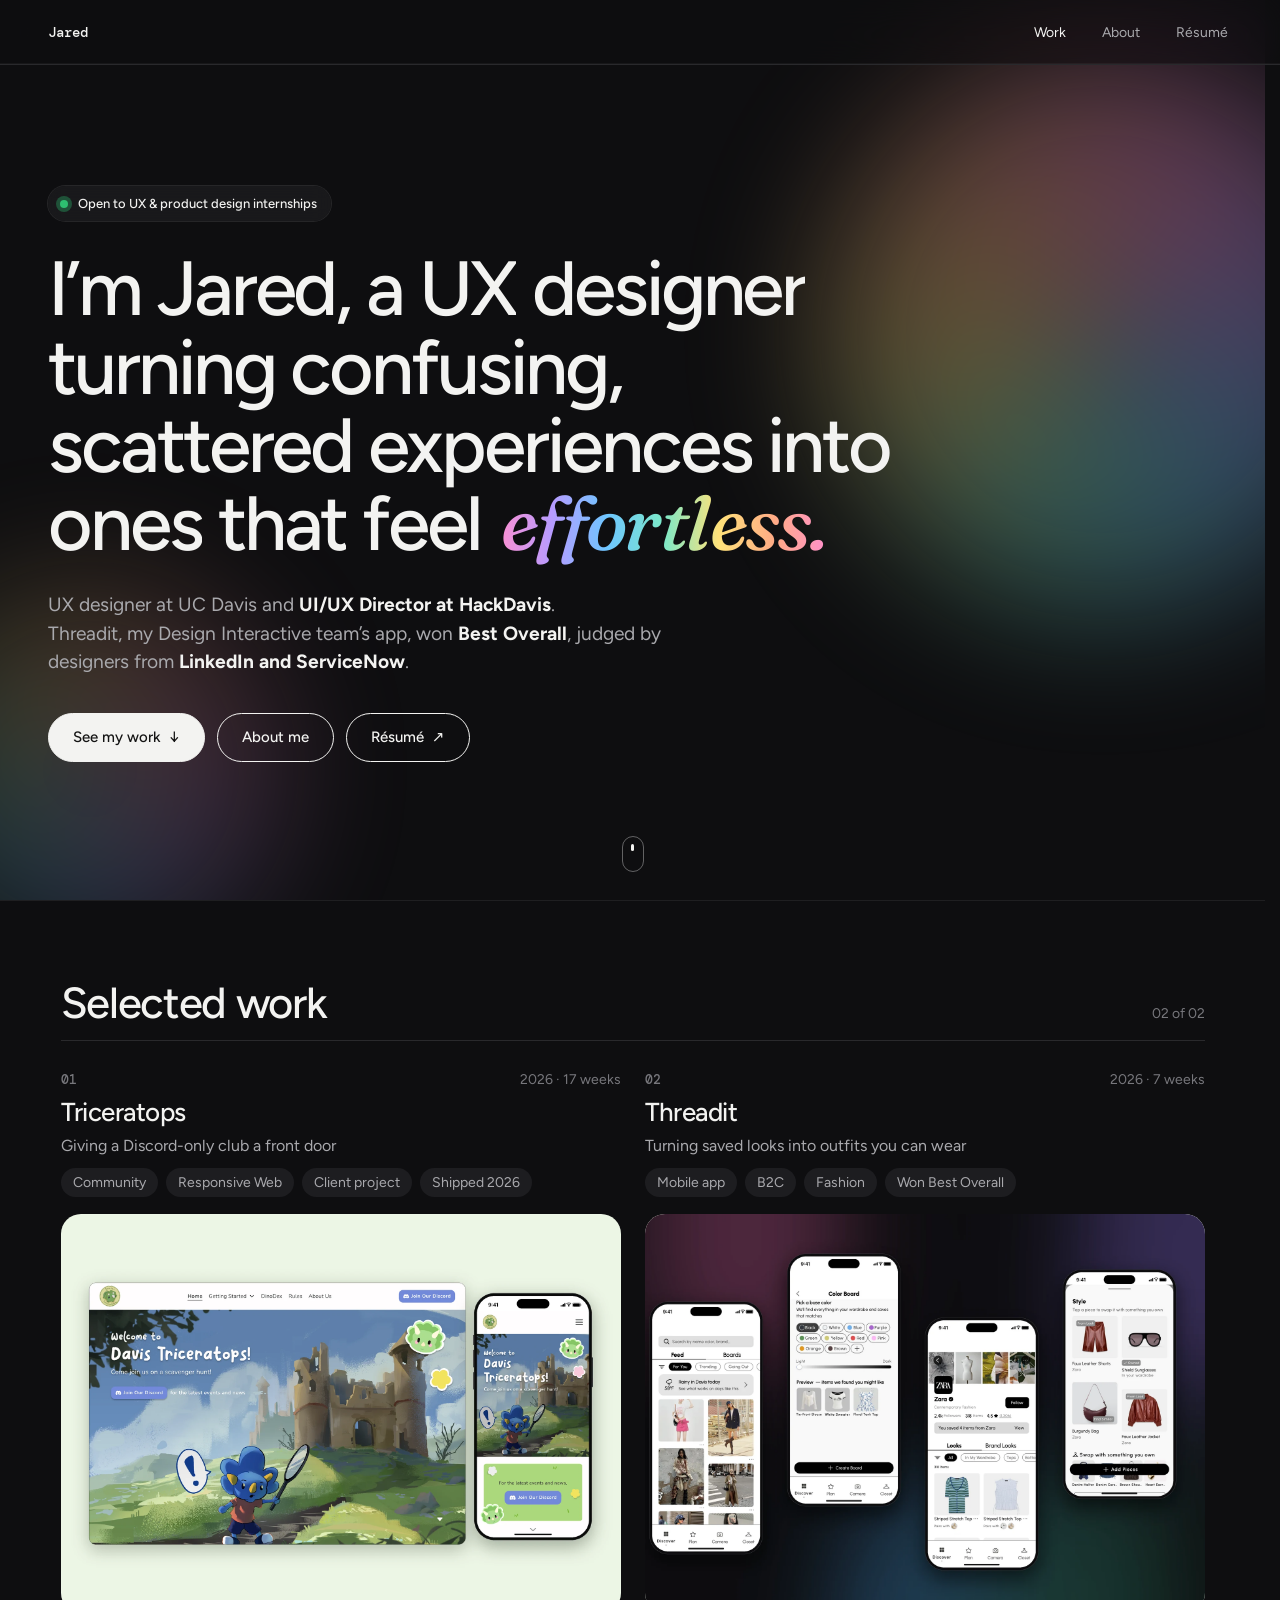
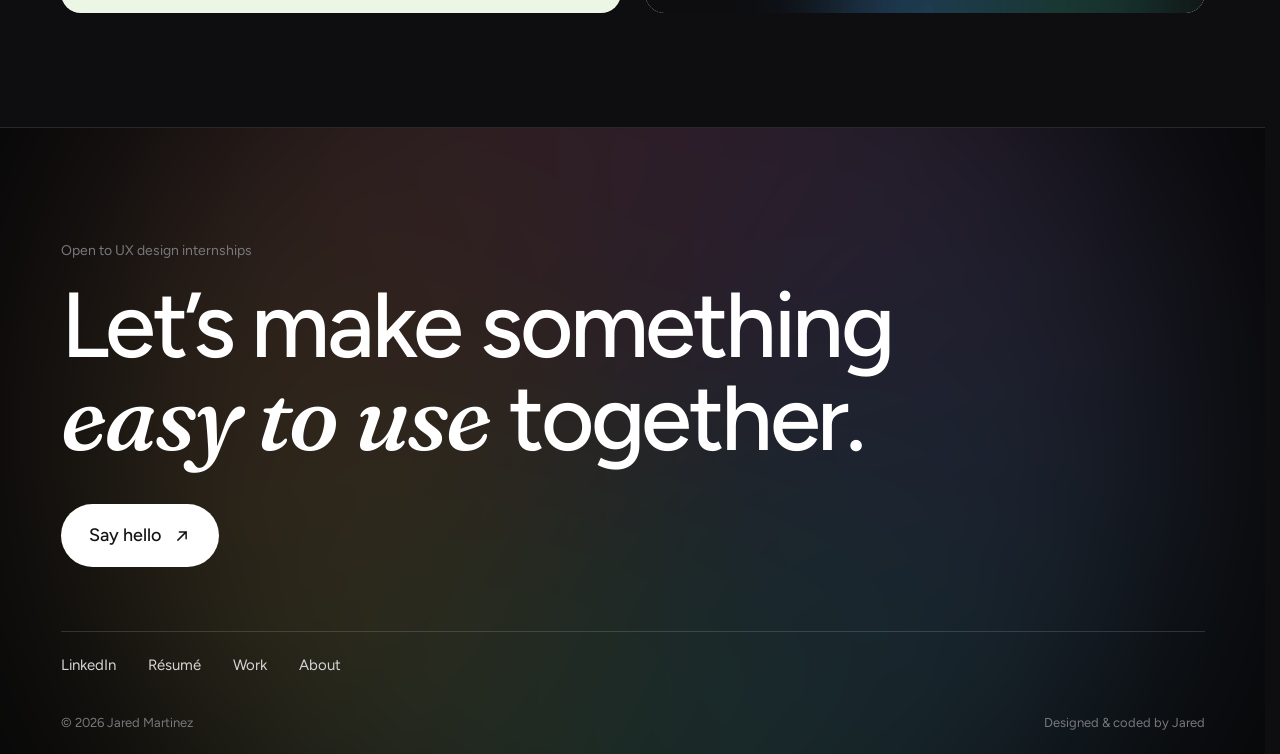
==== commit a78574ee: "Hero intro: split into two lines and add judges' companies to the Best Overall line Co-Authored-By: " ====
--- a/index.html
+++ b/index.html
@@ -32,7 +32,7 @@
       <div class="hero-inner">
         <span class="chip hero-fade"><i></i>Open to UX &amp; product design internships</span>
         <h1><span class="w"><span style="--i:0">I’m</span></span> <span class="w"><span style="--i:1">Jared,</span></span> <span class="w"><span style="--i:2">a</span></span> <span class="w"><span style="--i:3">UX</span></span> <span class="w"><span style="--i:4">designer</span></span> <span class="w"><span style="--i:5">turning</span></span> <span class="w"><span style="--i:6">confusing,</span></span> <span class="w"><span style="--i:7">scattered</span></span> <span class="w"><span style="--i:8">experiences</span></span> <span class="w"><span style="--i:9">into</span></span> <span class="w"><span style="--i:10">ones</span></span> <span class="w"><span style="--i:11">that</span></span> <span class="w"><span style="--i:12">feel</span></span> <span class="w"><span style="--i:13"><em class="foil-text">effortless.</em></span></span></h1>
-        <p class="hero-sub hero-fade" style="--d:.25s">UX designer at UC Davis. <strong>UI/UX Director at HackDavis.</strong> My team’s app, Threadit, won <strong>Best Overall</strong>.</p>
+        <p class="hero-sub hero-fade" style="--d:.25s">UX designer at UC Davis and <strong>UI/UX Director at HackDavis</strong>.<br>Threadit, my Design Interactive team’s app, won <strong>Best Overall</strong>, judged by designers from <strong>LinkedIn and ServiceNow</strong>.</p>
         <div class="cta hero-fade" style="--d:.4s">
           <a class="btn solid" href="#projects">See my work <span aria-hidden="true">↓</span></a>
           <a class="btn" href="about.html">About me</a>
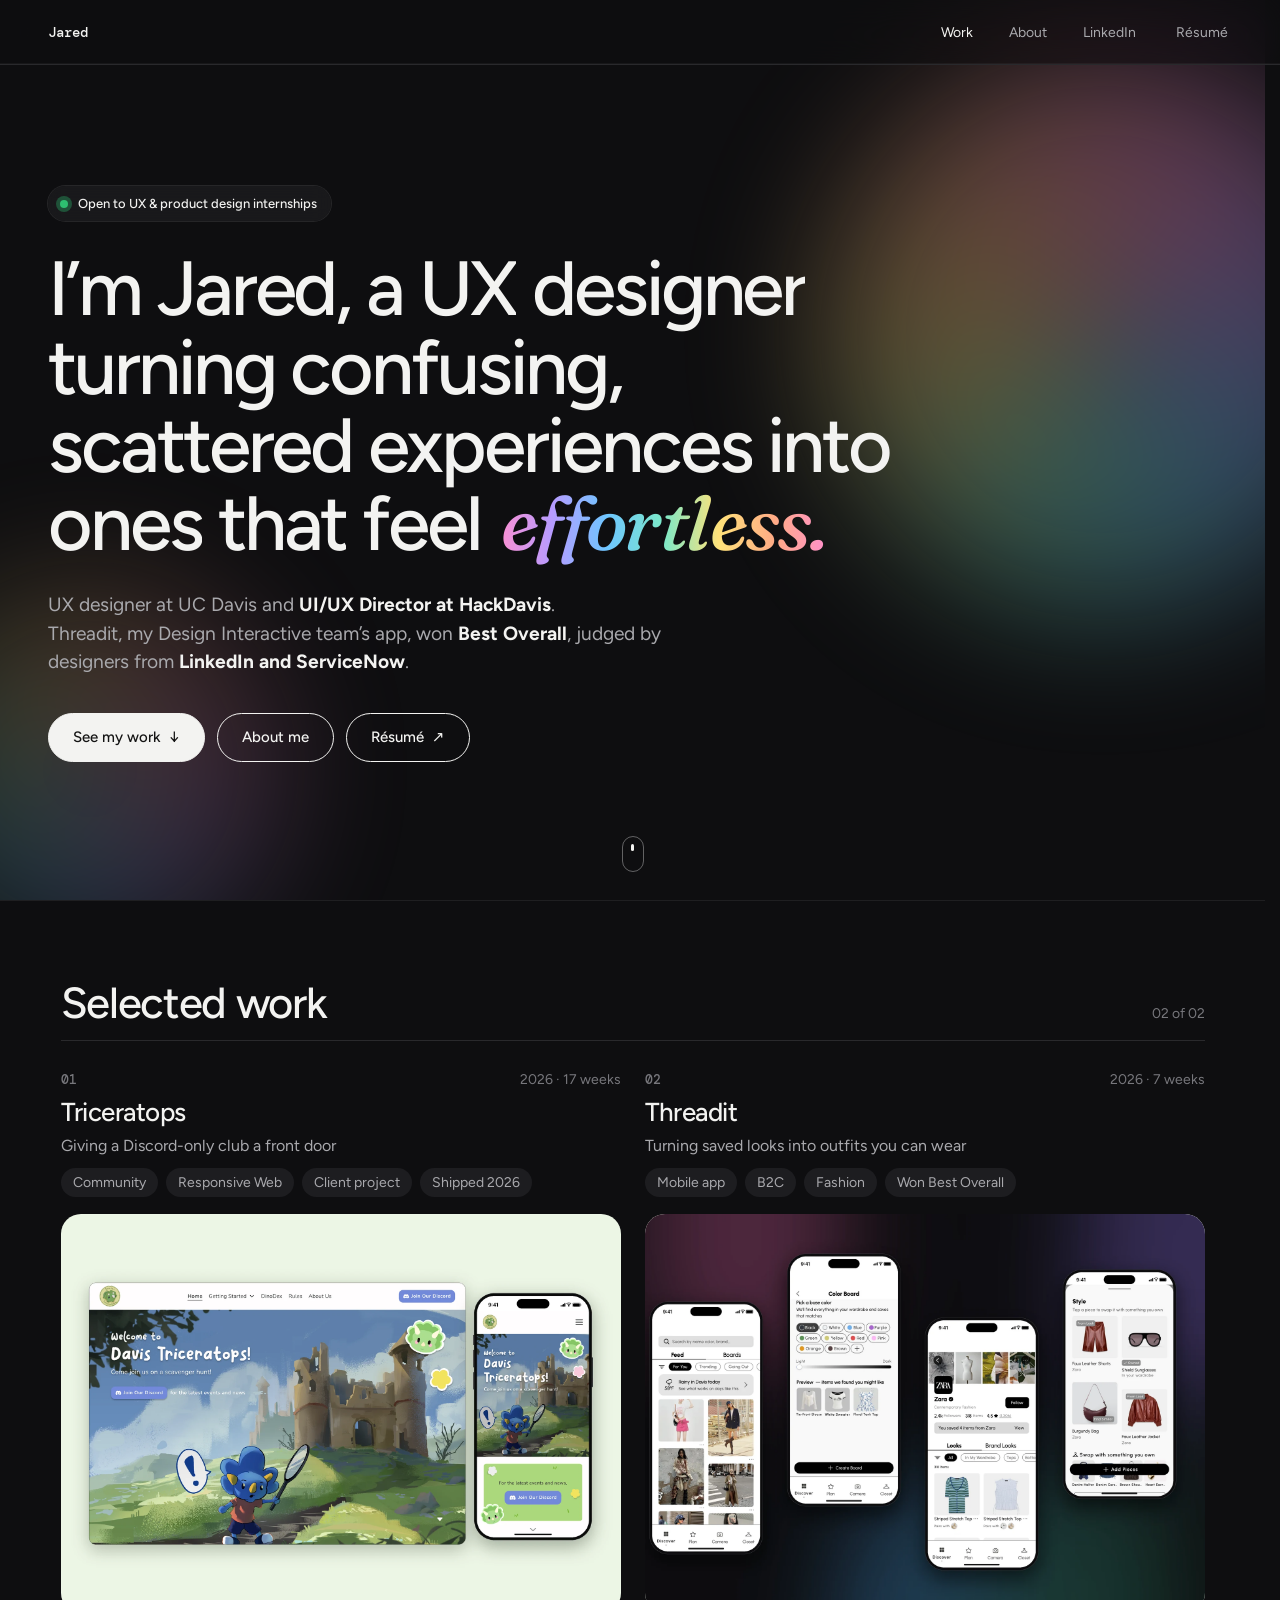
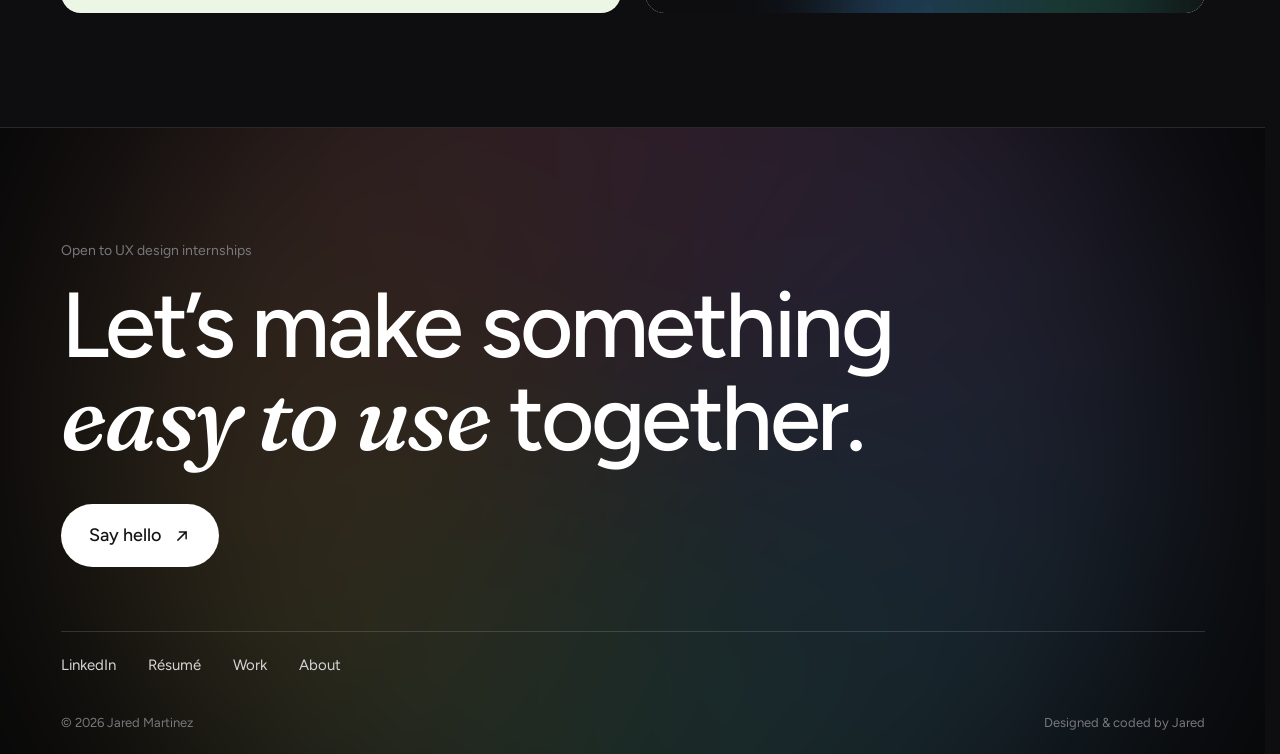
==== commit cb46ae9e: "Add LinkedIn link to the nav bar Co-Authored-By: Claude Sonnet 5.5 <noreply@anthropic.com> Claude-Se" ====
--- a/index.html
+++ b/index.html
@@ -20,6 +20,7 @@
       <div class="nav-links" id="nav-menu">
         <a class="nav-link" href="index.html#projects" aria-current="page">Work</a>
         <a class="nav-link" href="about.html">About</a>
+        <a class="nav-link" data-site="linkedin" href="#" target="_blank" rel="noopener noreferrer">LinkedIn<span class="nav-link-arrow"><svg viewBox="0 0 24 24" aria-hidden="true"><path d="m6.5 17.5 11-11m0 9v-9h-9"/></svg></span></a>
         <a class="nav-link" data-site="resume" data-root="" href="#" target="_blank" rel="noopener noreferrer">Résumé<span class="nav-link-arrow"><svg viewBox="0 0 24 24" aria-hidden="true"><path d="m6.5 17.5 11-11m0 9v-9h-9"/></svg></span></a>
       </div>
       <button class="nav-toggle" type="button" aria-expanded="false" aria-controls="nav-menu" aria-label="Open menu"><span class="nav-toggle-bars" aria-hidden="true"></span></button>
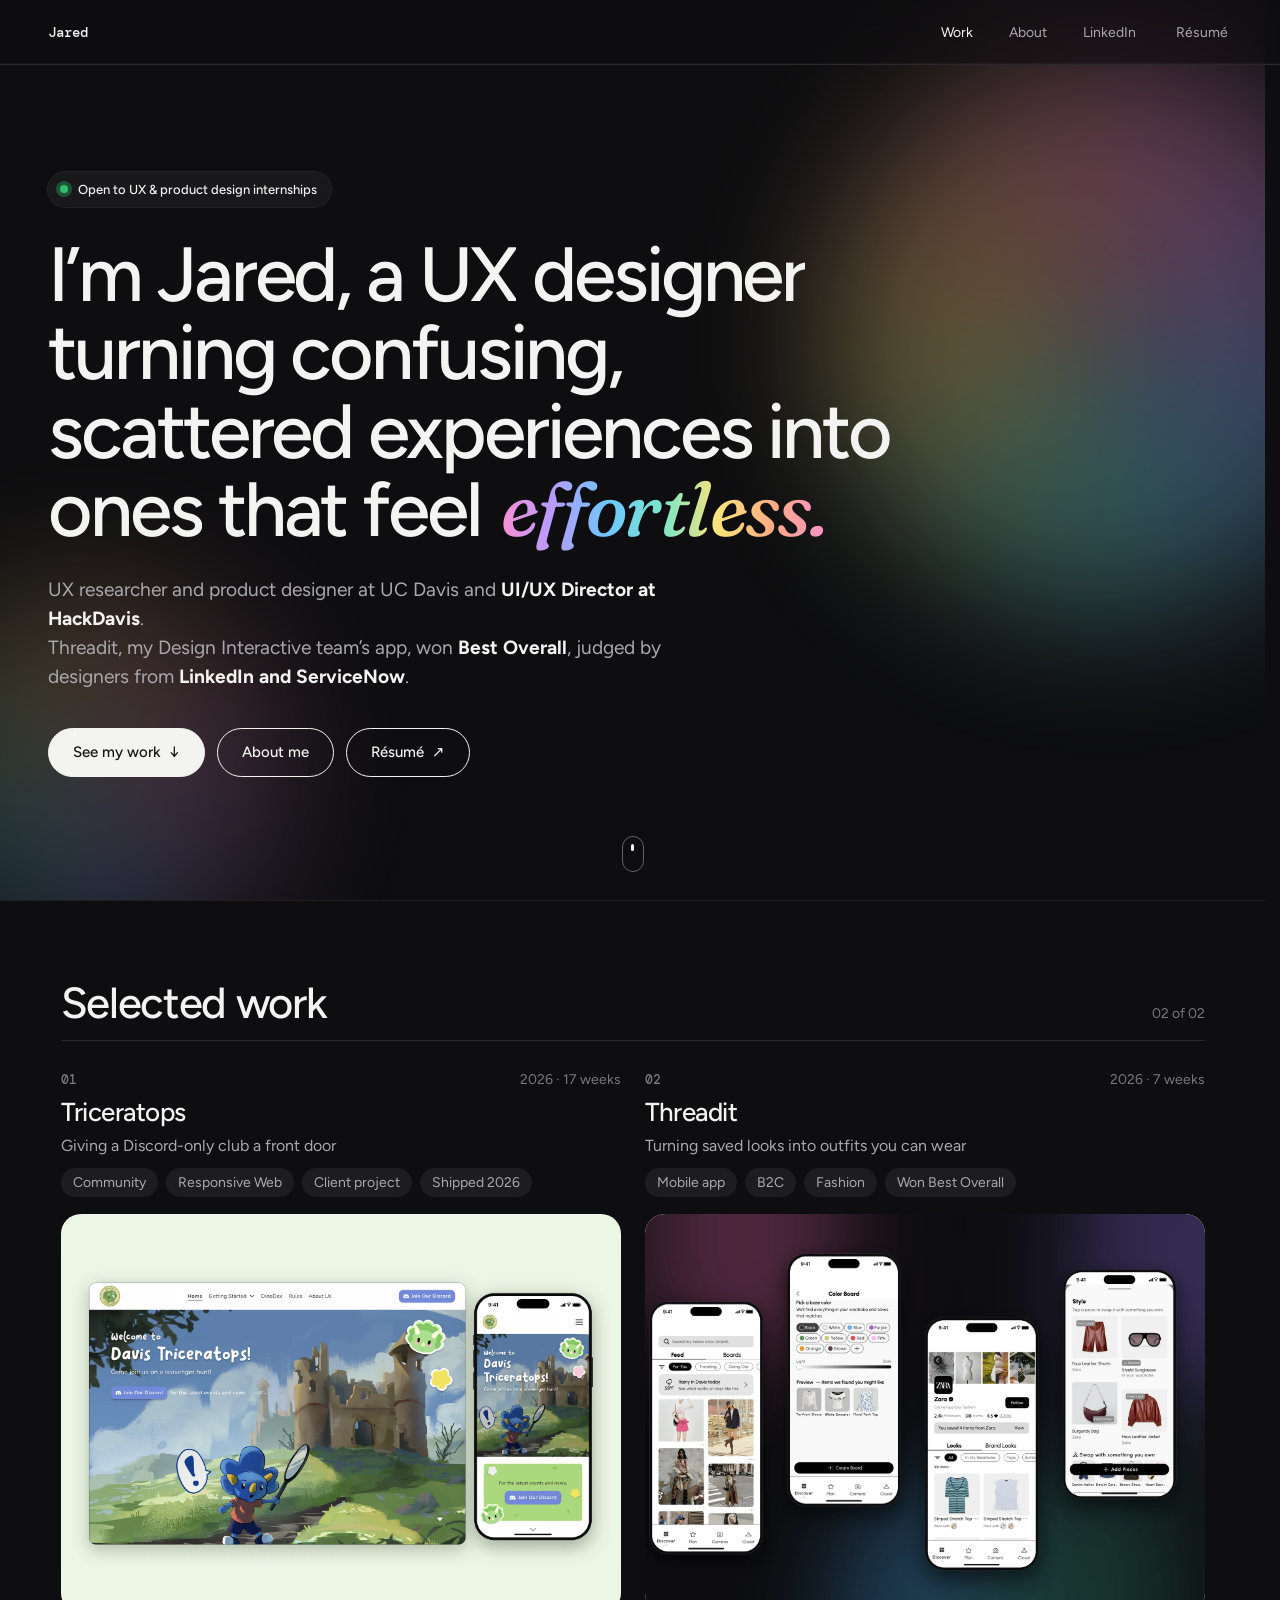
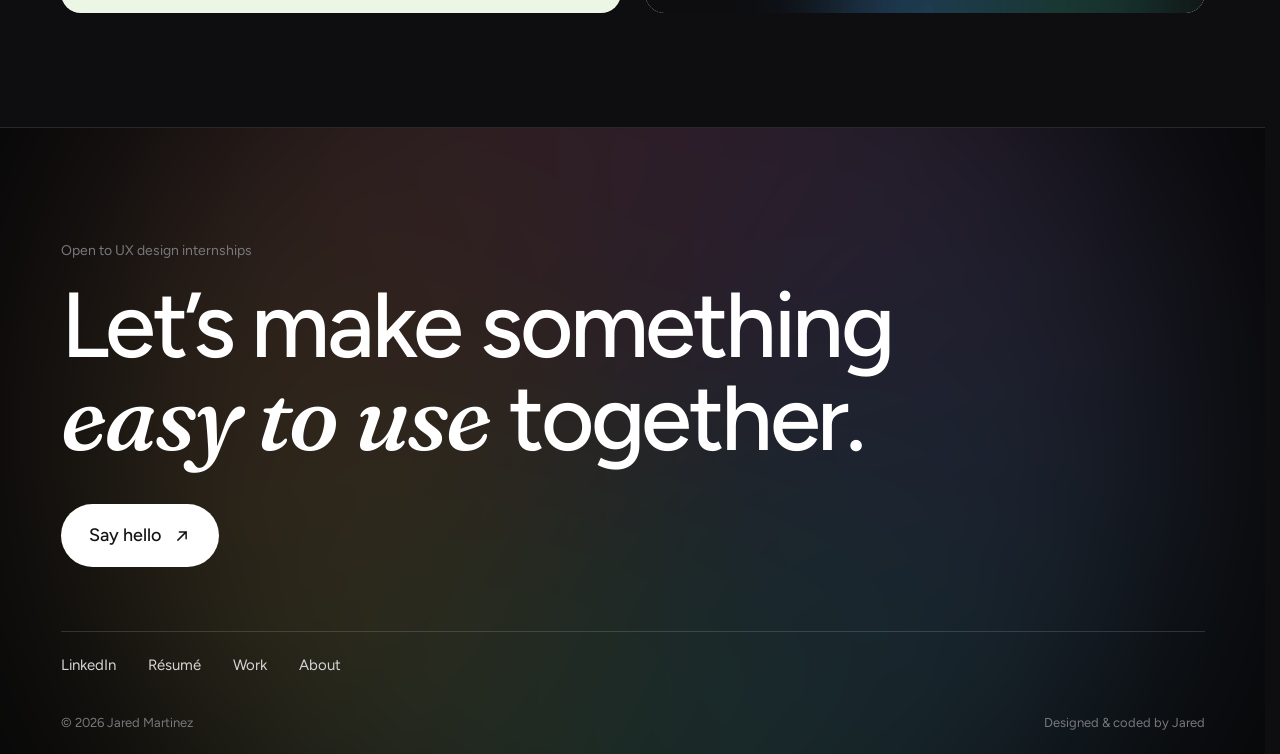
==== commit 95d8d451: "Home: consistent title, UX researcher and product designer Co-Authored-By: Claude Sonnet 5.5 <norepl" ====
--- a/index.html
+++ b/index.html
@@ -3,8 +3,8 @@
 <head>
   <meta charset="utf-8">
   <meta name="viewport" content="width=device-width,initial-scale=1">
-  <title>Jared Martinez | UX Designer</title>
-  <meta name="description" content="Jared Martinez is a UX designer who researches, designs, and builds. Recently led a team of six through a 17-week client project.">
+  <title>Jared Martinez | UX Researcher &amp; Product Designer</title>
+  <meta name="description" content="Jared Martinez is a UX researcher and product designer. Recently led a team of six through a 17-week client project, and his team’s app won Best Overall.">
   <meta name="theme-color" content="#0e0e10">
   <link rel="icon" href="data:image/svg+xml,%3Csvg xmlns='http://www.w3.org/2000/svg' viewBox='0 0 24 24'%3E%3Cpath d='M12 2.5l2.9 6.2 6.6.8-4.9 4.6 1.3 6.7L12 17.5l-5.9 3.3 1.3-6.7L2.5 9.5l6.6-.8z' fill='%23222222'/%3E%3C/svg%3E">
   <link rel="stylesheet" href="css/site.css">
@@ -33,7 +33,7 @@
       <div class="hero-inner">
         <span class="chip hero-fade"><i></i>Open to UX &amp; product design internships</span>
         <h1><span class="w"><span style="--i:0">I’m</span></span> <span class="w"><span style="--i:1">Jared,</span></span> <span class="w"><span style="--i:2">a</span></span> <span class="w"><span style="--i:3">UX</span></span> <span class="w"><span style="--i:4">designer</span></span> <span class="w"><span style="--i:5">turning</span></span> <span class="w"><span style="--i:6">confusing,</span></span> <span class="w"><span style="--i:7">scattered</span></span> <span class="w"><span style="--i:8">experiences</span></span> <span class="w"><span style="--i:9">into</span></span> <span class="w"><span style="--i:10">ones</span></span> <span class="w"><span style="--i:11">that</span></span> <span class="w"><span style="--i:12">feel</span></span> <span class="w"><span style="--i:13"><em class="foil-text">effortless.</em></span></span></h1>
-        <p class="hero-sub hero-fade" style="--d:.25s">UX designer at UC Davis and <strong>UI/UX Director at HackDavis</strong>.<br>Threadit, my Design Interactive team’s app, won <strong>Best Overall</strong>, judged by designers from <strong>LinkedIn and ServiceNow</strong>.</p>
+        <p class="hero-sub hero-fade" style="--d:.25s">UX researcher and product designer at UC Davis and <strong>UI/UX Director at HackDavis</strong>.<br>Threadit, my Design Interactive team’s app, won <strong>Best Overall</strong>, judged by designers from <strong>LinkedIn and ServiceNow</strong>.</p>
         <div class="cta hero-fade" style="--d:.4s">
           <a class="btn solid" href="#projects">See my work <span aria-hidden="true">↓</span></a>
           <a class="btn" href="about.html">About me</a>
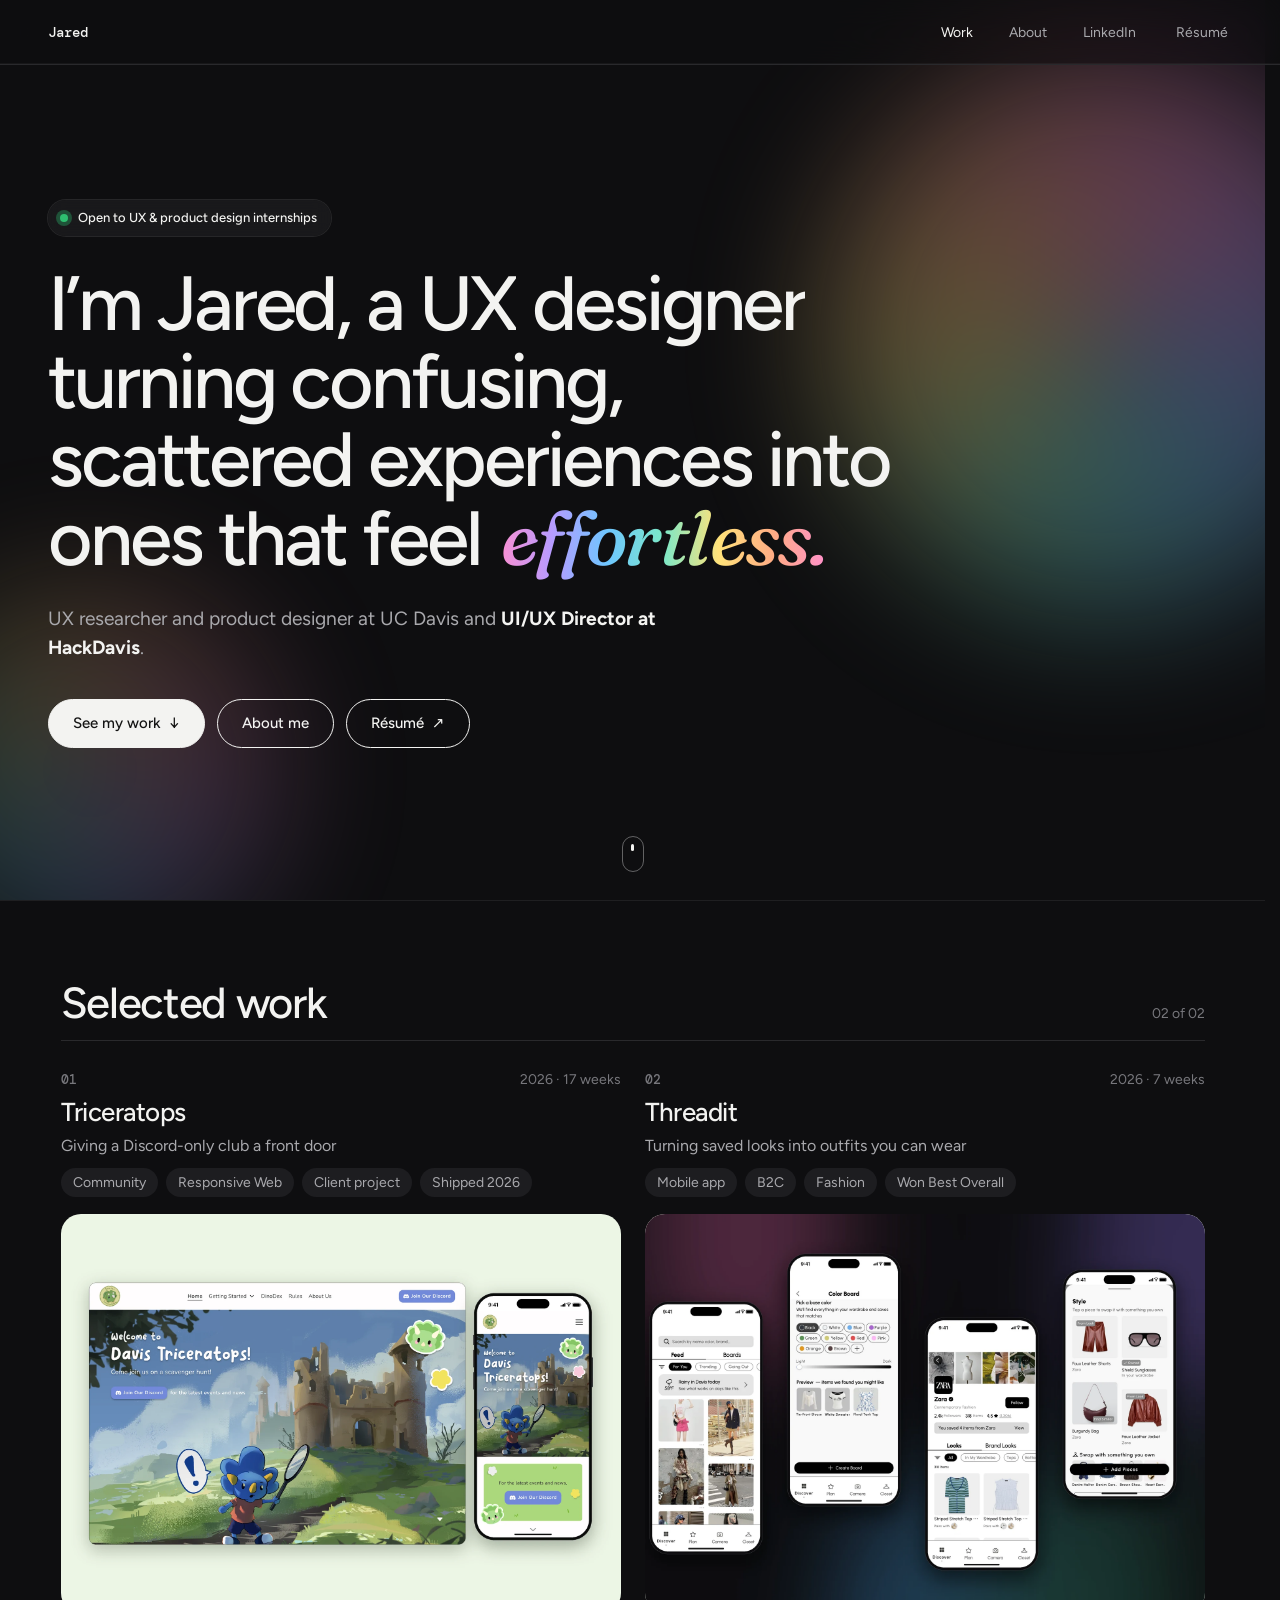
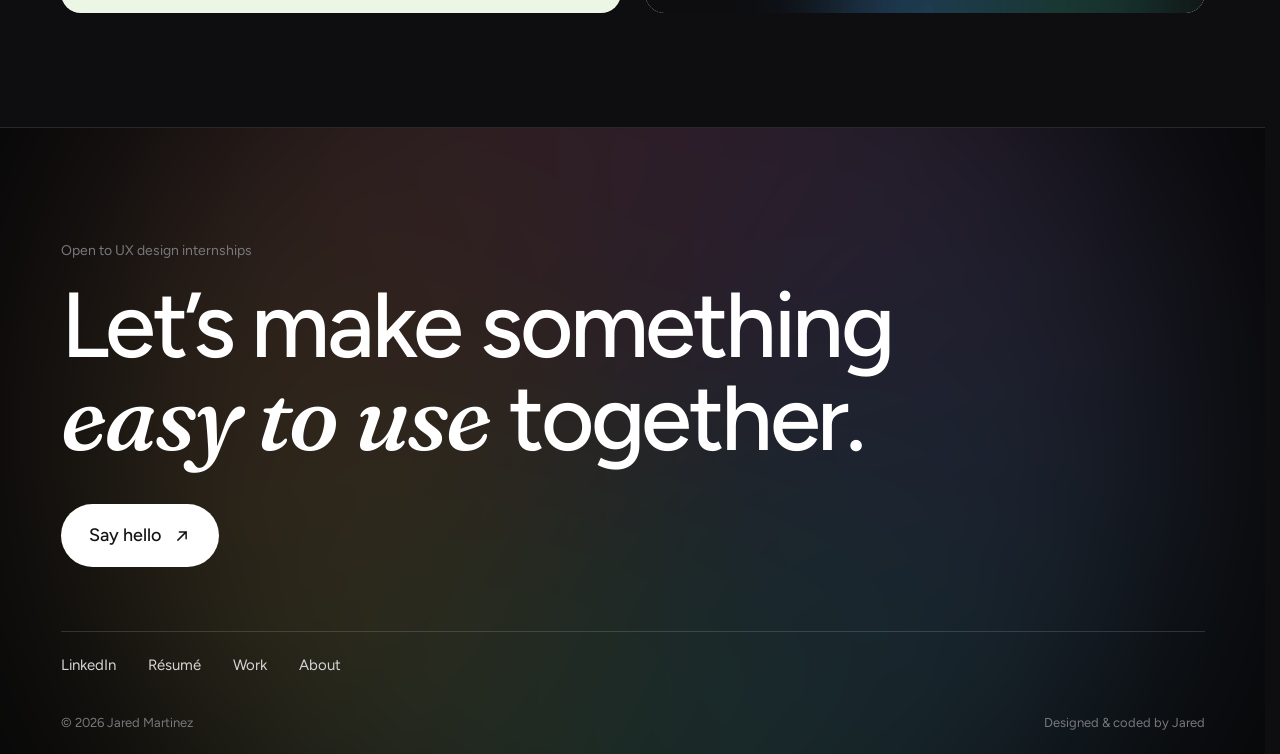
==== commit ddb24ed4: "Home: remove Threadit award line from hero Co-Authored-By: Claude Sonnet 5.5 <noreply@anthropic.com>" ====
--- a/index.html
+++ b/index.html
@@ -33,7 +33,7 @@
       <div class="hero-inner">
         <span class="chip hero-fade"><i></i>Open to UX &amp; product design internships</span>
         <h1><span class="w"><span style="--i:0">I’m</span></span> <span class="w"><span style="--i:1">Jared,</span></span> <span class="w"><span style="--i:2">a</span></span> <span class="w"><span style="--i:3">UX</span></span> <span class="w"><span style="--i:4">designer</span></span> <span class="w"><span style="--i:5">turning</span></span> <span class="w"><span style="--i:6">confusing,</span></span> <span class="w"><span style="--i:7">scattered</span></span> <span class="w"><span style="--i:8">experiences</span></span> <span class="w"><span style="--i:9">into</span></span> <span class="w"><span style="--i:10">ones</span></span> <span class="w"><span style="--i:11">that</span></span> <span class="w"><span style="--i:12">feel</span></span> <span class="w"><span style="--i:13"><em class="foil-text">effortless.</em></span></span></h1>
-        <p class="hero-sub hero-fade" style="--d:.25s">UX researcher and product designer at UC Davis and <strong>UI/UX Director at HackDavis</strong>.<br>Threadit, my Design Interactive team’s app, won <strong>Best Overall</strong>, judged by designers from <strong>LinkedIn and ServiceNow</strong>.</p>
+        <p class="hero-sub hero-fade" style="--d:.25s">UX researcher and product designer at UC Davis and <strong>UI/UX Director at HackDavis</strong>.</p>
         <div class="cta hero-fade" style="--d:.4s">
           <a class="btn solid" href="#projects">See my work <span aria-hidden="true">↓</span></a>
           <a class="btn" href="about.html">About me</a>
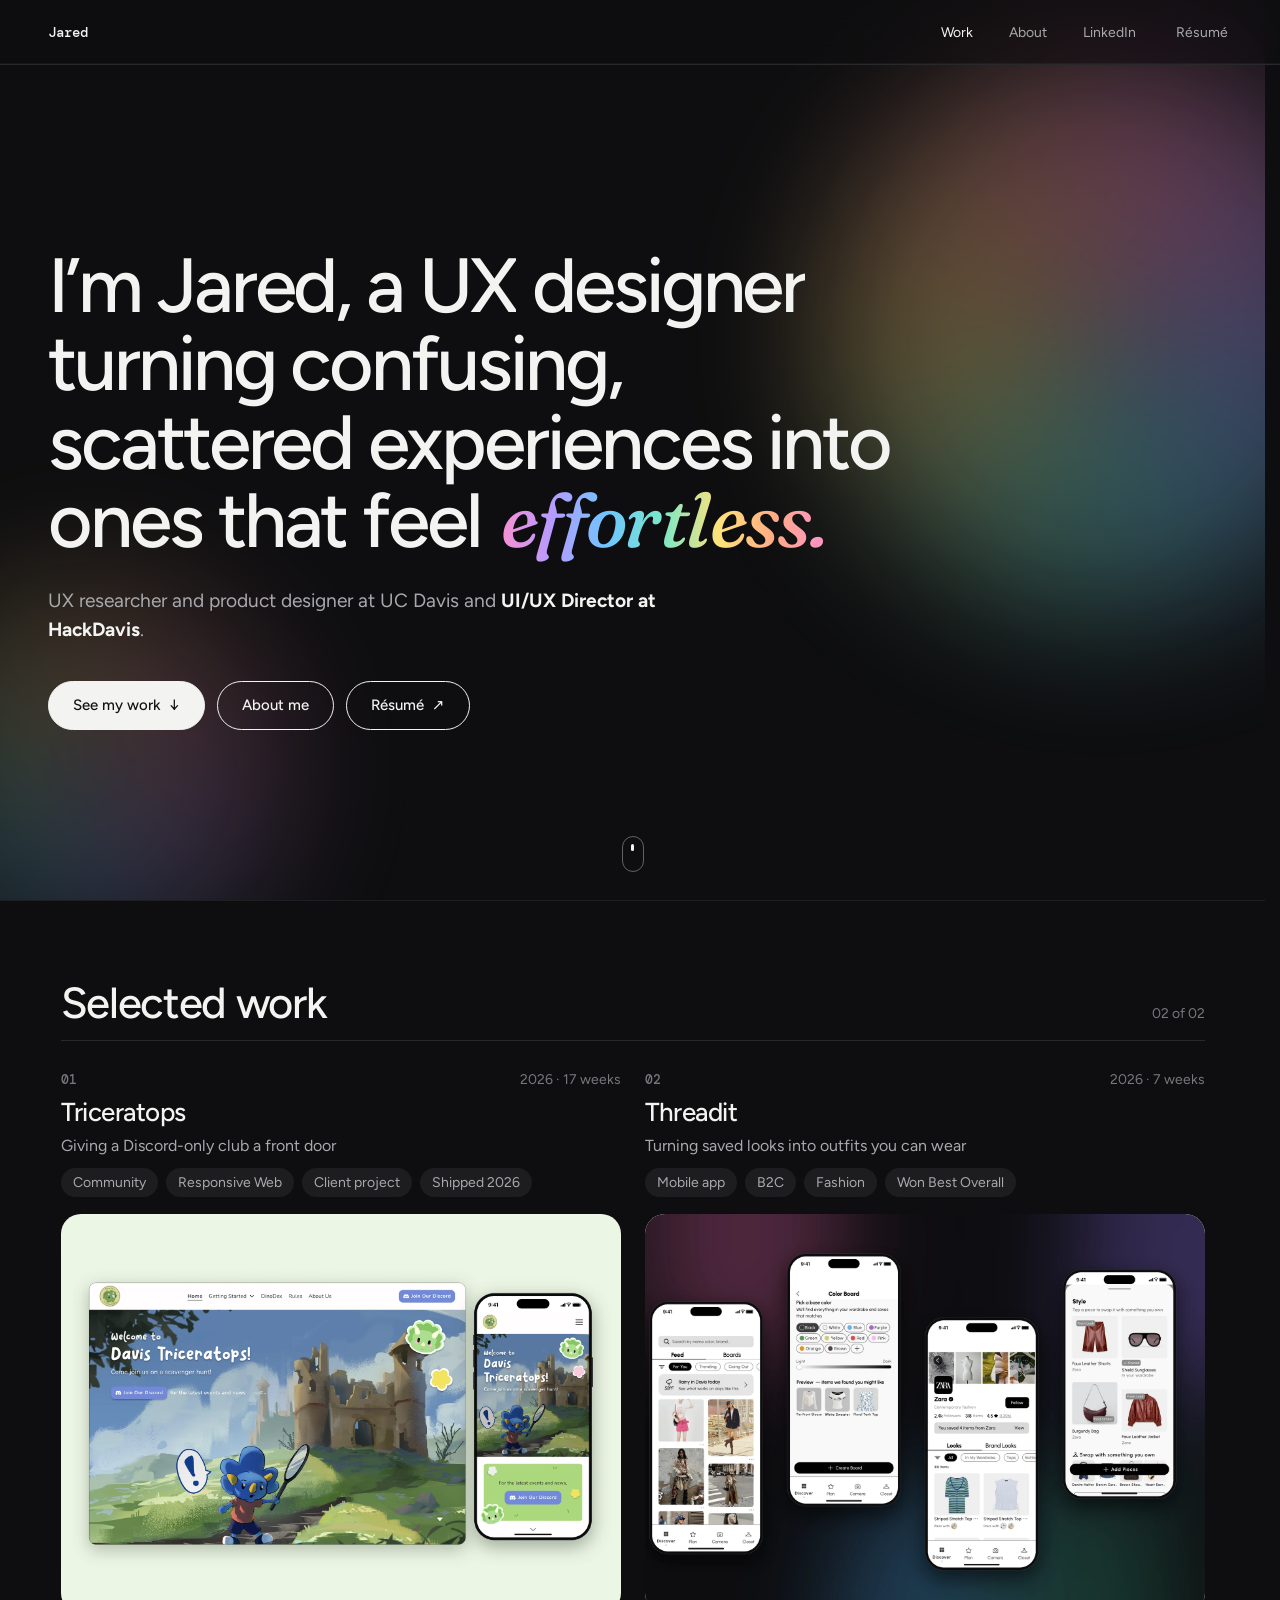
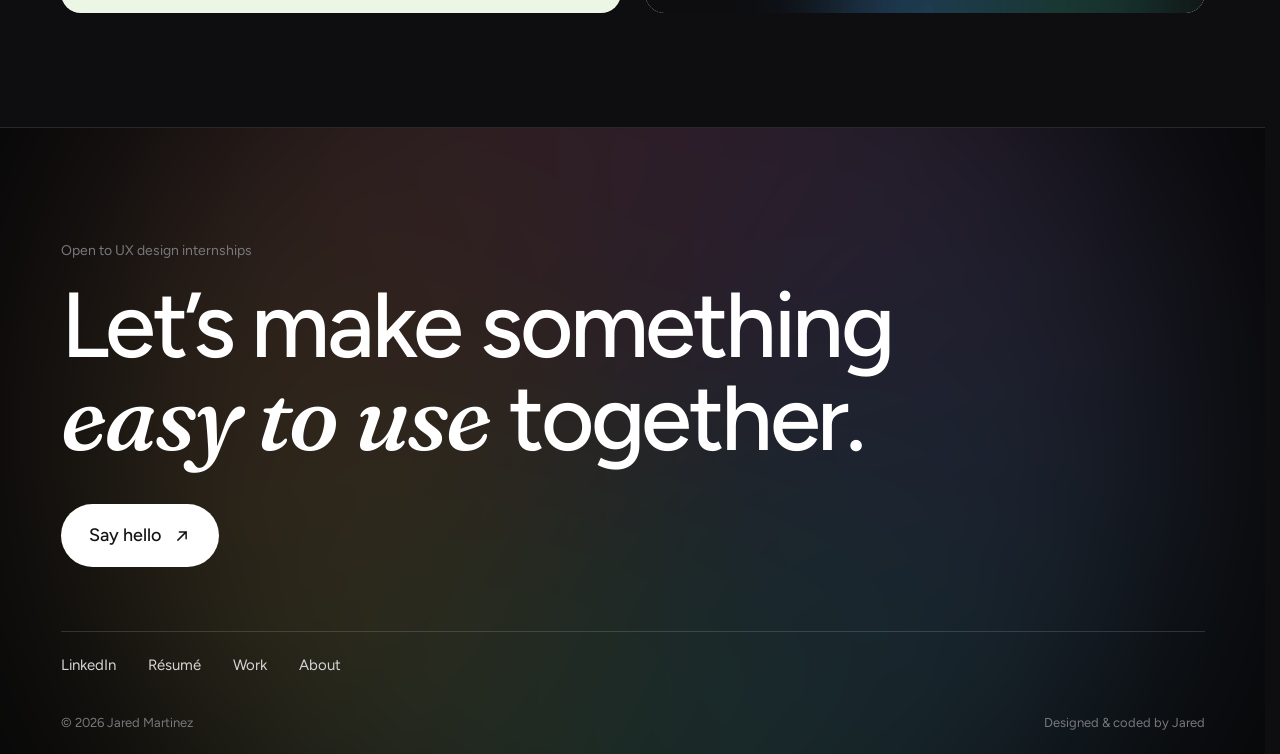
==== commit f9a6003b: "Home: remove hero availability chip. About: rename Off the Clock to Dance, delay featured video star" ====
--- a/index.html
+++ b/index.html
@@ -31,7 +31,6 @@
     <section class="hero" id="hero" aria-label="Introduction">
       <div class="orb o1" aria-hidden="true"></div><div class="orb o2" aria-hidden="true"></div>
       <div class="hero-inner">
-        <span class="chip hero-fade"><i></i>Open to UX &amp; product design internships</span>
         <h1><span class="w"><span style="--i:0">I’m</span></span> <span class="w"><span style="--i:1">Jared,</span></span> <span class="w"><span style="--i:2">a</span></span> <span class="w"><span style="--i:3">UX</span></span> <span class="w"><span style="--i:4">designer</span></span> <span class="w"><span style="--i:5">turning</span></span> <span class="w"><span style="--i:6">confusing,</span></span> <span class="w"><span style="--i:7">scattered</span></span> <span class="w"><span style="--i:8">experiences</span></span> <span class="w"><span style="--i:9">into</span></span> <span class="w"><span style="--i:10">ones</span></span> <span class="w"><span style="--i:11">that</span></span> <span class="w"><span style="--i:12">feel</span></span> <span class="w"><span style="--i:13"><em class="foil-text">effortless.</em></span></span></h1>
         <p class="hero-sub hero-fade" style="--d:.25s">UX researcher and product designer at UC Davis and <strong>UI/UX Director at HackDavis</strong>.</p>
         <div class="cta hero-fade" style="--d:.4s">
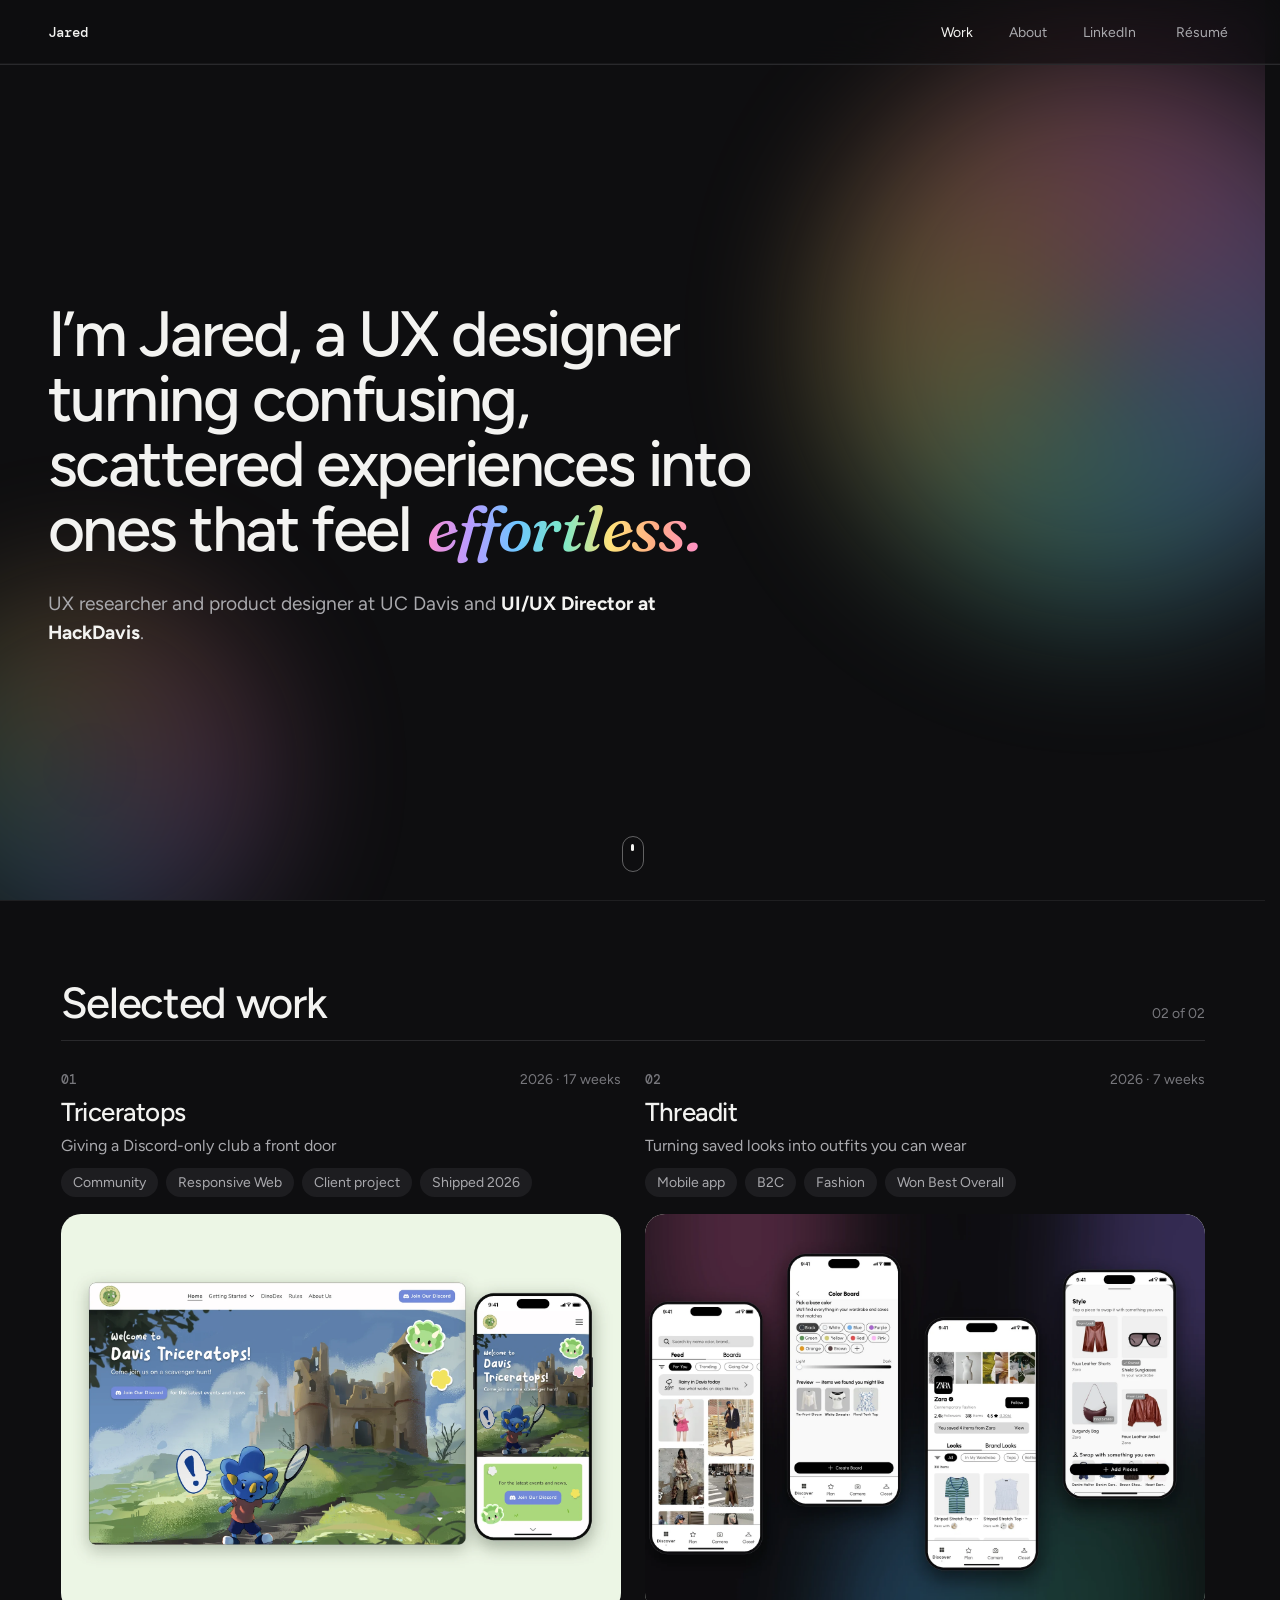
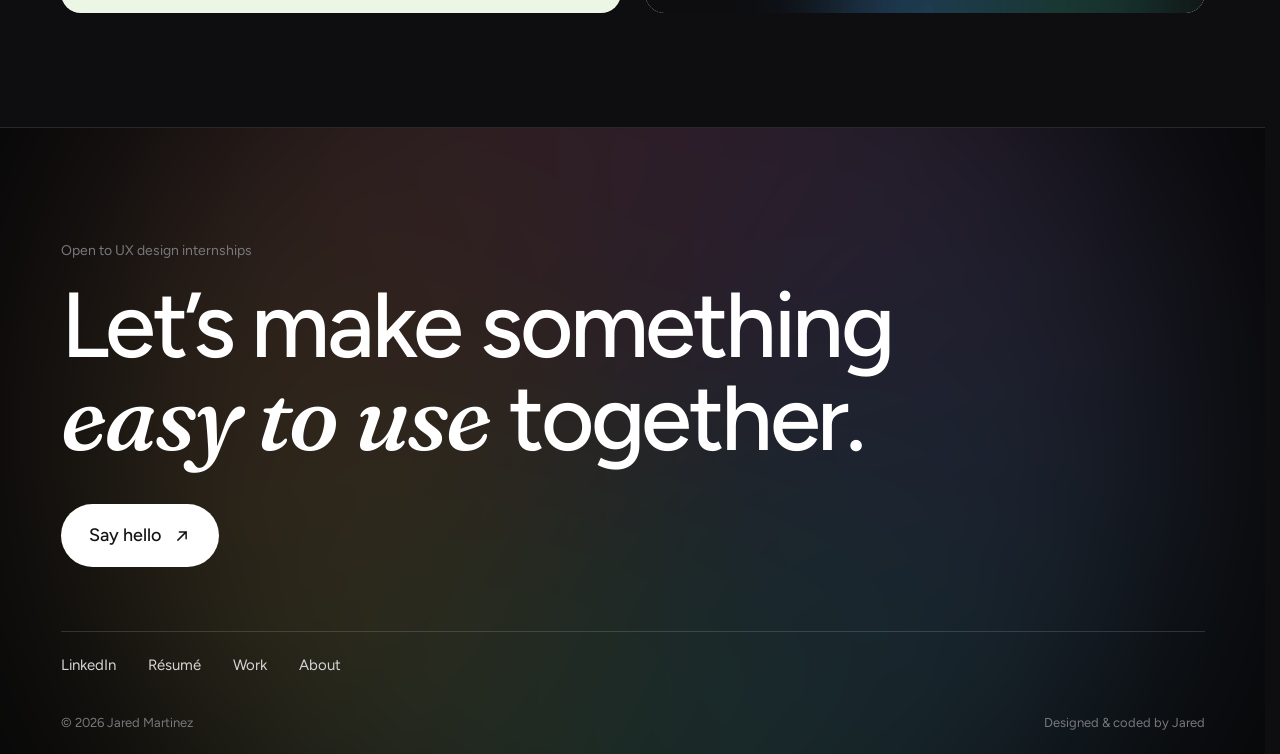
==== commit 00a2ad71: "Home: remove hero buttons, smaller headline. About: featured clips start after 1s Co-Authored-By: Cl" ====
--- a/index.html
+++ b/index.html
@@ -33,11 +33,6 @@
       <div class="hero-inner">
         <h1><span class="w"><span style="--i:0">I’m</span></span> <span class="w"><span style="--i:1">Jared,</span></span> <span class="w"><span style="--i:2">a</span></span> <span class="w"><span style="--i:3">UX</span></span> <span class="w"><span style="--i:4">designer</span></span> <span class="w"><span style="--i:5">turning</span></span> <span class="w"><span style="--i:6">confusing,</span></span> <span class="w"><span style="--i:7">scattered</span></span> <span class="w"><span style="--i:8">experiences</span></span> <span class="w"><span style="--i:9">into</span></span> <span class="w"><span style="--i:10">ones</span></span> <span class="w"><span style="--i:11">that</span></span> <span class="w"><span style="--i:12">feel</span></span> <span class="w"><span style="--i:13"><em class="foil-text">effortless.</em></span></span></h1>
         <p class="hero-sub hero-fade" style="--d:.25s">UX researcher and product designer at UC Davis and <strong>UI/UX Director at HackDavis</strong>.</p>
-        <div class="cta hero-fade" style="--d:.4s">
-          <a class="btn solid" href="#projects">See my work <span aria-hidden="true">↓</span></a>
-          <a class="btn" href="about.html">About me</a>
-          <a class="btn" data-site="resume" data-root="" href="#" target="_blank" rel="noopener noreferrer">Résumé <span aria-hidden="true">↗</span></a>
-        </div>
       </div>
       <span class="scroll-cue" aria-hidden="true"></span>
     </section>
--- a/css/home.css
+++ b/css/home.css
@@ -5,7 +5,7 @@
 .chip i{position:relative;width:8px;height:8px;border-radius:50%;background:#2fbf71}
 .chip i::after{content:"";position:absolute;inset:-4px;border-radius:50%;background:#2fbf71;opacity:.35;animation:ping 2.2s ease-out infinite}
 @keyframes ping{from{transform:scale(.6);opacity:.5}to{transform:scale(1.8);opacity:0}}
-.hero h1{margin-top:28px;font-size:clamp(38px,6vw,84px);font-weight:500;letter-spacing:-.04em;line-height:1.02;max-width:13em;color:#141414;text-wrap:balance}
+.hero h1{margin-top:0;font-size:clamp(32px,5vw,70px);font-weight:500;letter-spacing:-.04em;line-height:1.02;max-width:13em;color:#141414;text-wrap:balance}
 .hero h1 .w{display:inline-block;overflow:hidden;vertical-align:bottom;padding-bottom:.12em;margin-bottom:-.12em}
 .hero h1 .w>span{display:inline-block;transform:translateY(110%);animation:rise .9s var(--ease) forwards;animation-delay:calc(var(--i)*55ms + .15s)}
 @keyframes rise{to{transform:none}}
